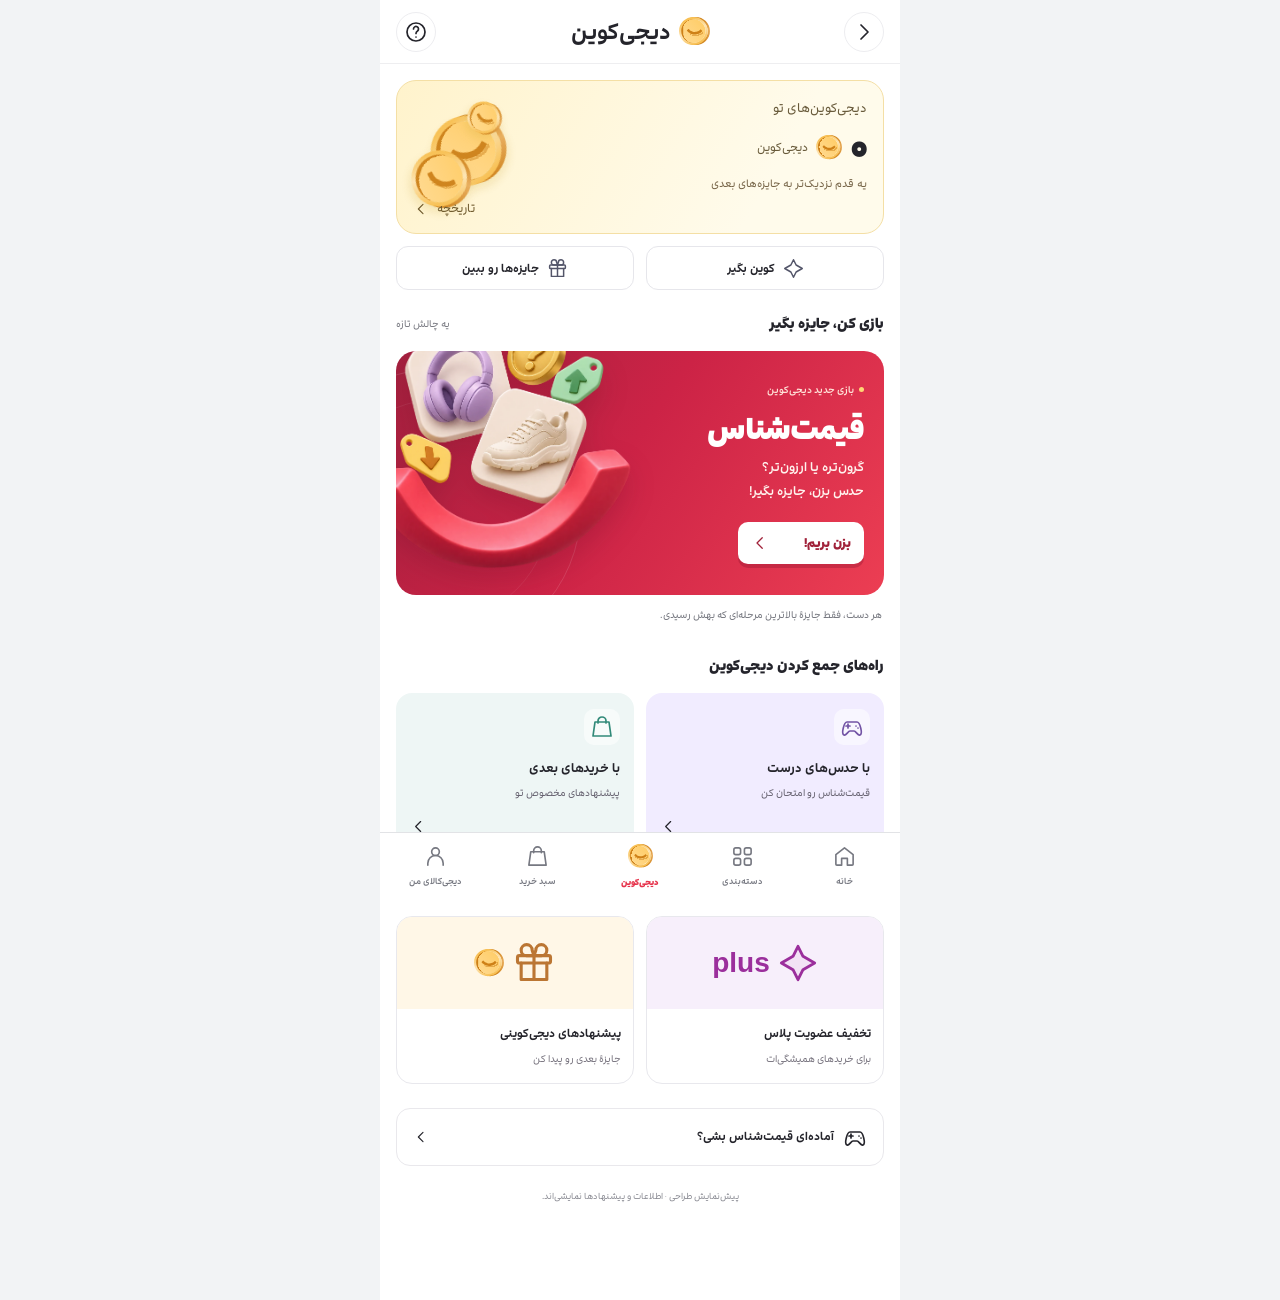
==== digicoin/index.html @ 83e4d437 "Add files via upload" ====
<!doctype html>
<html lang="fa" dir="rtl">
<head>
  <meta charset="utf-8">
  <meta name="viewport" content="width=device-width, initial-scale=1, viewport-fit=cover">
  <meta name="theme-color" content="#ffffff">
  <meta name="robots" content="noindex">
  <meta name="description" content="پیش‌نمایش هاب دیجی‌کوین و مسیر ورود به بازی قیمت‌شناس">
  <title>دیجی‌کوین | پیش‌نمایش ورود به قیمت‌شناس</title>
  <link rel="icon" href="../assets/digicoin.svg">
  <link rel="preload" href="../fonts/digikala-wght.woff2" as="font" type="font/woff2" crossorigin>
  <link rel="stylesheet" href="../styles/fonts.css">
  <link rel="stylesheet" href="../styles/digicoin-mock.css?v=hub1">
</head>
<body data-mock-page="coins">
  <div id="mock-app"></div>
  <script type="module" src="../src/digicoin-mock.js?v=hub1"></script>
</body>
</html>
---- styles/fonts.css ----
/* Digikala (supplied variable font, weight 100–900), self-hosted: woff2 for the web, woff / ttf as fallbacks of the same
   family (redesign §2). font-display: swap plus the loader in main.js: no frame ever shows another font. */
@font-face {
  font-family: Digikala;
  font-style: normal;
  font-weight: 100 900;
  font-display: swap;
  src: url(../fonts/digikala-wght.woff2) format('woff2'), url(../fonts/digikala-wght.woff) format('woff'), url(../fonts/digikala-wght.ttf) format('truetype');
}
---- styles/digicoin-mock.css ----
:root{font-family:Digikala,sans-serif;color:#24242b;background:#f2f3f5;font-synthesis:none;--red:#ef4056;--ink:#24242b;--muted:#62666d;--line:#eeeef0}
*{box-sizing:border-box}body{margin:0}button,a{-webkit-tap-highlight-color:transparent}button,input{font:inherit}button{cursor:pointer}a{color:inherit;text-decoration:none}button{color:inherit}button:disabled{cursor:default}button:focus-visible,a:focus-visible{outline:3px solid #1b8295;outline-offset:4px}img{max-width:100%;display:block}.m-icon{width:24px;height:24px;flex:0 0 auto}.m-coin{width:26px;height:26px;object-fit:contain;flex:0 0 auto}
.m-shell{max-width:520px;min-height:100dvh;margin:auto;background:#fff;isolation:isolate}.m-header{height:72px;display:flex;align-items:center;justify-content:space-between;padding:env(safe-area-inset-top,0) 16px 0;background:#fff;border-bottom:1px solid var(--line);position:sticky;top:0;z-index:5}.m-icon-button{width:40px;height:40px;padding:0;border:1px solid #ededf0;border-radius:50%;background:#fff;display:grid;place-items:center;flex:none}.m-wordmark{width:112px;height:auto}.m-coin-brand{display:flex;align-items:center;gap:8px;font-size:23px;font-weight:850}.m-coin-brand .m-coin{width:31px;height:31px}.m-main{padding:20px 16px calc(96px + env(safe-area-inset-bottom,0px))}.m-wallet{position:relative;overflow:hidden;min-height:180px;padding:20px;border:1px solid #f4dfa5;border-radius:20px;background:linear-gradient(120deg,#fff3cc,#fffbeb 75%)}.m-wallet p{font-size:13px;margin:0 0 5px;color:#685a3a}.m-wallet-number{display:flex;gap:8px;align-items:center}.m-wallet-number strong{font-size:40px;font-weight:900;line-height:1.4;letter-spacing:-1px}.m-wallet-number span{font-size:12px;color:#685a3a}.m-wallet-caption{font-size:11px;display:block;margin-top:5px;color:#766447}.m-wallet-art{position:absolute;left:14px;top:20px;width:100px;height:95px;opacity:.96}.m-wallet-art img{position:absolute;width:60px;height:60px;filter:drop-shadow(0 5px 5px #c0951630)}.m-wallet-art img:nth-child(1){left:20px;top:12px;width:76px;height:76px;transform:rotate(-18deg)}.m-wallet-art img:nth-child(2){left:0;top:49px;transform:rotate(18deg)}.m-wallet-art img:nth-child(3){left:56px;top:0;width:35px;height:35px;transform:rotate(22deg)}.m-wallet-history{display:flex;align-items:center;gap:8px;font-size:12px;border:0;background:none;padding:8px 0 0;color:#705b2e;margin-top:8px}.m-wallet-history .m-icon{width:16px;height:16px}.m-quick-actions{display:grid;grid-template-columns:1fr 1fr;padding:18px 0 24px;gap:12px}.m-quick-actions a{display:flex;align-items:center;justify-content:center;gap:8px;min-height:44px;border:1px solid #e6e6eb;border-radius:12px;font-size:12px;font-weight:700}.m-quick-actions .m-icon{width:21px;height:21px;color:#535569}
.m-section-head{display:flex;align-items:center;justify-content:space-between;gap:8px;margin-bottom:14px}.m-section-head h1,.m-section-head h2{font-size:15px;font-weight:850;margin:0;line-height:1.8}.m-mini-label{font-size:10px;color:#76777f;white-space:nowrap}.m-game-banner{position:relative;display:block;border-radius:20px;overflow:hidden;min-height:244px;background:linear-gradient(125deg,#a3203e 0,#cc2346 46%,#ec3e53 100%);color:#fff}.m-banner-copy{position:relative;z-index:2;padding:22px 20px;max-width:63%}.m-eyebrow{display:inline-flex;align-items:center;gap:5px;font-size:10px;font-weight:600;color:#ffe3d8}.m-eyebrow>span{width:5px;height:5px;background:#ffd675;border-radius:50%}.m-banner-copy h2{font-size:31px;font-weight:950;line-height:1.6;letter-spacing:-.8px;margin:4px 0 0}.m-banner-copy p{font-size:13px;line-height:1.9;font-weight:600;margin:0 0 18px;color:#fff3ee}.m-banner-cta{display:inline-flex;align-items:center;justify-content:space-between;min-width:126px;gap:18px;border-radius:10px;padding:10px 13px;background:#fff;color:#a02139;font-size:13px;font-weight:850;box-shadow:0 4px 0 #8e142d55}.m-banner-cta .m-icon{width:18px;height:18px}.m-banner-art{position:absolute;width:57%;height:auto;max-width:none;left:-7%;bottom:18px;z-index:1;filter:drop-shadow(0 14px 13px #5b0b2230);transition:transform .25s ease}.m-banner-orbit{position:absolute;width:285px;height:285px;left:-100px;top:17px;border:1px solid #ffffff20;border-radius:50%;pointer-events:none}.m-banner-orbit:before{content:"";position:absolute;inset:30px;border:1px solid #ffffff12;border-radius:50%}.m-game-banner:hover .m-banner-art{transform:translateY(-4px) rotate(-2deg)}.m-game-banner:active .m-banner-cta{transform:translateY(2px);box-shadow:0 2px 0 #8e142d55}.m-banner-foot{font-size:10px;color:#73757d;line-height:1.9;margin:10px 2px 0}.m-section{margin-top:28px;scroll-margin-top:88px}.m-earn-grid,.m-offer-grid{display:grid;grid-template-columns:1fr 1fr;gap:12px}.m-earn-card{position:relative;display:flex;flex-direction:column;align-items:flex-start;min-height:154px;border-radius:16px;border:0;text-align:right;padding:16px 14px 36px}.m-earn-game{background:#f1ecff}.m-earn-shop{background:#eef6f5}.m-tile-icon{width:36px;height:36px;display:grid;place-items:center;border-radius:10px;background:#ffffff8c;margin-bottom:12px}.m-earn-game .m-tile-icon{color:#7253a5}.m-earn-shop .m-tile-icon{color:#328a79}.m-earn-card strong{font-size:13px;line-height:1.8}.m-earn-card>span:not(.m-tile-icon){font-size:10px;color:#65616f;line-height:1.9;margin-top:3px}.m-card-arrow{position:absolute;bottom:12px;left:14px;width:17px;height:17px}.m-offer-card{border:1px solid #e8e8ed;border-radius:16px;background:#fff;padding:0 0 15px;overflow:hidden;text-align:right;display:flex;flex-direction:column;align-items:stretch;min-width:0}.m-offer-art{height:92px;display:flex;align-items:center;justify-content:center;gap:8px;margin:0 0 14px}.m-offer-plus{background:#f7effb;color:#9b2f9c}.m-offer-plus .m-icon{width:40px;height:40px;fill:#a943ac12}.m-offer-plus>span{font-family:Arial,sans-serif;font-size:28px;font-weight:750}.m-offer-gift{background:#fff7e7;color:#bb7633}.m-offer-gift>.m-icon{width:44px;height:44px}.m-offer-gift>.m-coin{width:30px;height:30px}.m-offer-card>strong{font-size:12px;padding:0 12px;line-height:1.9}.m-offer-card>span{font-size:10px;color:#77737e;padding:0 12px;margin-top:4px;line-height:1.8}.m-game-shortcut{display:flex;align-items:center;justify-content:space-between;gap:10px;padding:16px;border:1px solid #e9e8ec;border-radius:14px;margin-top:24px;font-size:12px;font-weight:700}.m-game-shortcut>span{display:flex;align-items:center;gap:9px}.m-game-shortcut>.m-icon{width:16px;height:16px}.m-demo-note{color:#8a8b93;font-size:9px;line-height:1.8;text-align:center;margin:22px 0 0}.m-nav{position:fixed;z-index:6;bottom:0;left:50%;transform:translateX(-50%);width:min(100%,520px);display:grid;grid-template-columns:repeat(5,1fr);background:#fff;border-top:1px solid #e2e3e6;padding:9px 4px max(9px,env(safe-area-inset-bottom,0px));min-height:68px}.m-nav a,.m-nav button{display:flex;align-items:center;justify-content:center;flex-direction:column;gap:5px;border:0;background:none;padding:0;color:#767881;font-size:9px;font-weight:600;min-height:44px}.m-nav [aria-current]{color:#e6334b;font-weight:850}.m-nav .m-coin{width:25px;height:25px}.m-nav .m-icon{width:23px;height:23px}
.m-store-main{padding-top:16px}.m-search{height:46px;width:100%;display:flex;align-items:center;gap:10px;padding:0 14px;border:0;border-radius:10px;background:#f3f3f5;text-align:right;color:#878790;font-size:12px}.m-search strong{color:#ef4056;font-weight:850}.m-search .m-icon{width:21px;height:21px}.m-services{display:grid;grid-template-columns:repeat(4,1fr);gap:12px;padding:24px 0;scroll-margin-top:80px}.m-service{display:flex;align-items:center;gap:8px;flex-direction:column;border:0;background:none;padding:0}.m-service>span{width:51px;height:51px;border-radius:17px;display:grid;place-items:center}.m-service .m-coin{width:43px;height:43px}.m-service-coin>span{background:#fff5d7}.m-service-plus{background:#f6e9f6;color:#aa3ca7}.m-service-gold{background:#fff4df;color:#bf8028}.m-service-shop{background:#e7f6ed;color:#2b9972}.m-service strong{font-size:10px;font-weight:650}.m-service .m-icon{width:29px;height:29px}.m-discovery-banner{display:flex;position:relative;background:linear-gradient(115deg,#f9e6a7,#fff4d5 60%,#fff9e8);border-radius:18px;overflow:hidden;padding:22px 20px;min-height:220px;border:1px solid #f7e9c6}.m-discovery-banner>div:first-child{z-index:2;position:relative;width:75%}.m-discovery-kicker{font-size:10px;font-weight:700;color:#9b7627}.m-discovery-banner h1{font-size:24px;line-height:1.65;font-weight:900;letter-spacing:-.5px;color:#553f22;margin:5px 0 7px}.m-discovery-banner p{font-size:11px;color:#796244;margin:0 0 17px}.m-discovery-cta{display:inline-flex;align-items:center;gap:20px;font-size:12px;font-weight:850;color:#563d1c}.m-discovery-cta .m-icon{width:17px;height:17px}.m-discovery-art{position:absolute;left:-10px;top:45px;width:132px;height:160px;transform:rotate(-10deg)}.m-discovery-art .m-coin{position:absolute;width:84px;height:84px;top:0;left:22px;filter:drop-shadow(0 8px 7px #bc8e3530)}.m-discovery-art .m-coin:nth-child(2){width:55px;height:55px;top:60px;left:0;transform:rotate(28deg)}.m-discovery-art>.m-icon{position:absolute;width:60px;height:60px;top:83px;left:55px;fill:#fff9eb;color:#db8c34;stroke-width:1.4}.m-store-benefits{display:flex;justify-content:space-around;gap:12px;padding:22px 0;border-bottom:1px solid var(--line)}.m-store-benefits>div{display:flex;align-items:center;gap:6px;color:#737580;font-size:9px}.m-store-benefits .m-icon{width:19px;height:19px}.m-products{display:grid;grid-template-columns:1fr 1fr;gap:12px}.m-products>p{font-size:12px;color:#777}.m-product{min-width:0;border:1px solid #e9e9ee;border-radius:14px;background:#fff;padding:12px;text-align:right;display:flex;flex-direction:column}.m-product-image{height:138px;display:grid;place-items:center;overflow:hidden;border-radius:10px}.m-product img{height:100%;width:100%;object-fit:contain;border-radius:9px}.m-product h3{font-size:11px;line-height:1.9;font-weight:600;display:-webkit-box;-webkit-line-clamp:2;-webkit-box-orient:vertical;overflow:hidden;height:42px;margin:12px 0}.m-product-price{display:flex;justify-content:flex-end;align-items:center;gap:5px;font-size:12px;margin-top:auto}.m-product-price span{font-size:9px}.m-products-fallback{grid-column:1/-1;padding:24px;background:#fff5db;border-radius:12px;font-size:13px}.m-store-entry{margin-top:24px;border:1px solid #eadfba;border-radius:14px;display:flex;align-items:center;gap:12px;padding:16px}.m-store-entry>.m-coin{width:32px;height:32px}.m-store-entry>div{display:flex;flex:1;flex-direction:column;gap:4px}.m-store-entry strong{font-size:13px}.m-store-entry span{font-size:10px;color:#8c806c}.m-store-entry>.m-icon{width:18px;height:18px}
.m-dialog{border:0;border-radius:22px;padding:32px 24px 24px;width:calc(100% - 32px);max-width:400px;color:var(--ink);box-shadow:0 24px 80px #20202c33;text-align:center;overflow:visible}.m-dialog::backdrop{background:#20202c66;backdrop-filter:blur(3px)}.m-dialog-close{position:absolute;right:12px;top:12px;width:34px;height:34px}.m-dialog-close .m-icon{width:18px;height:18px}.m-dialog-symbol{display:grid;place-items:center;margin:16px auto;width:64px;height:64px;background:#fff6d9;border-radius:50%}.m-dialog-symbol .m-coin{width:40px;height:40px}.m-dialog h2{font-size:20px;font-weight:850;margin:0 0 12px}.m-dialog p{font-size:13px;color:#646670;line-height:2;margin:0 0 24px}.m-dialog-cta{display:flex;align-items:center;justify-content:center;gap:20px;min-height:48px;border-radius:12px;background:var(--red);color:white;font-size:14px;font-weight:800}.m-dialog-cta .m-icon{width:19px;height:19px}.m-dialog[open]{animation:m-reveal .18s ease-out}@keyframes m-reveal{from{transform:translateY(10px);opacity:0}to{transform:translateY(0);opacity:1}}
@media(max-width:370px){.m-main{padding-left:16px;padding-right:16px}.m-wallet-art{width:84px;left:7px;transform:scale(.85);transform-origin:left center}.m-wallet-number strong{font-size:35px}.m-wallet-number span{font-size:10px}.m-banner-copy{padding:20px 16px;max-width:66%}.m-banner-copy h2{font-size:28px}.m-banner-copy p{font-size:12px}.m-game-banner{min-height:232px}.m-banner-art{width:55%;left:-8%;bottom:24px}.m-section-head h1,.m-section-head h2{font-size:14px}.m-discovery-banner{padding:20px 16px}.m-discovery-banner h1{font-size:22px}.m-discovery-art{left:-32px}.m-earn-card{padding-right:12px;padding-left:10px}.m-earn-card strong{font-size:12px}.m-offer-card>strong{font-size:11px}.m-product-price{font-size:11px}}
.m-wallet p{line-height:1.7}.m-wallet-number strong{line-height:1.15}.m-wallet-caption{line-height:1.6}.m-wallet-history{position:absolute;left:16px;bottom:14px;margin:0;padding:0}.m-wallet{min-height:154px;padding:16px}.m-quick-actions{padding:12px 0 20px}.m-header{height:64px}.m-main{padding-top:16px}
@media(max-width:370px){.m-game-banner{min-height:220px}.m-banner-copy{padding-top:16px;padding-bottom:16px}.m-banner-copy p{margin-bottom:14px}.m-wallet{min-height:148px}.m-wallet-caption{font-size:10px}.m-quick-actions{padding-bottom:16px}.m-banner-art{bottom:17px}}
@media(prefers-reduced-motion:reduce){*,*:before,*:after{animation:none!important;transition:none!important;scroll-behavior:auto!important}}
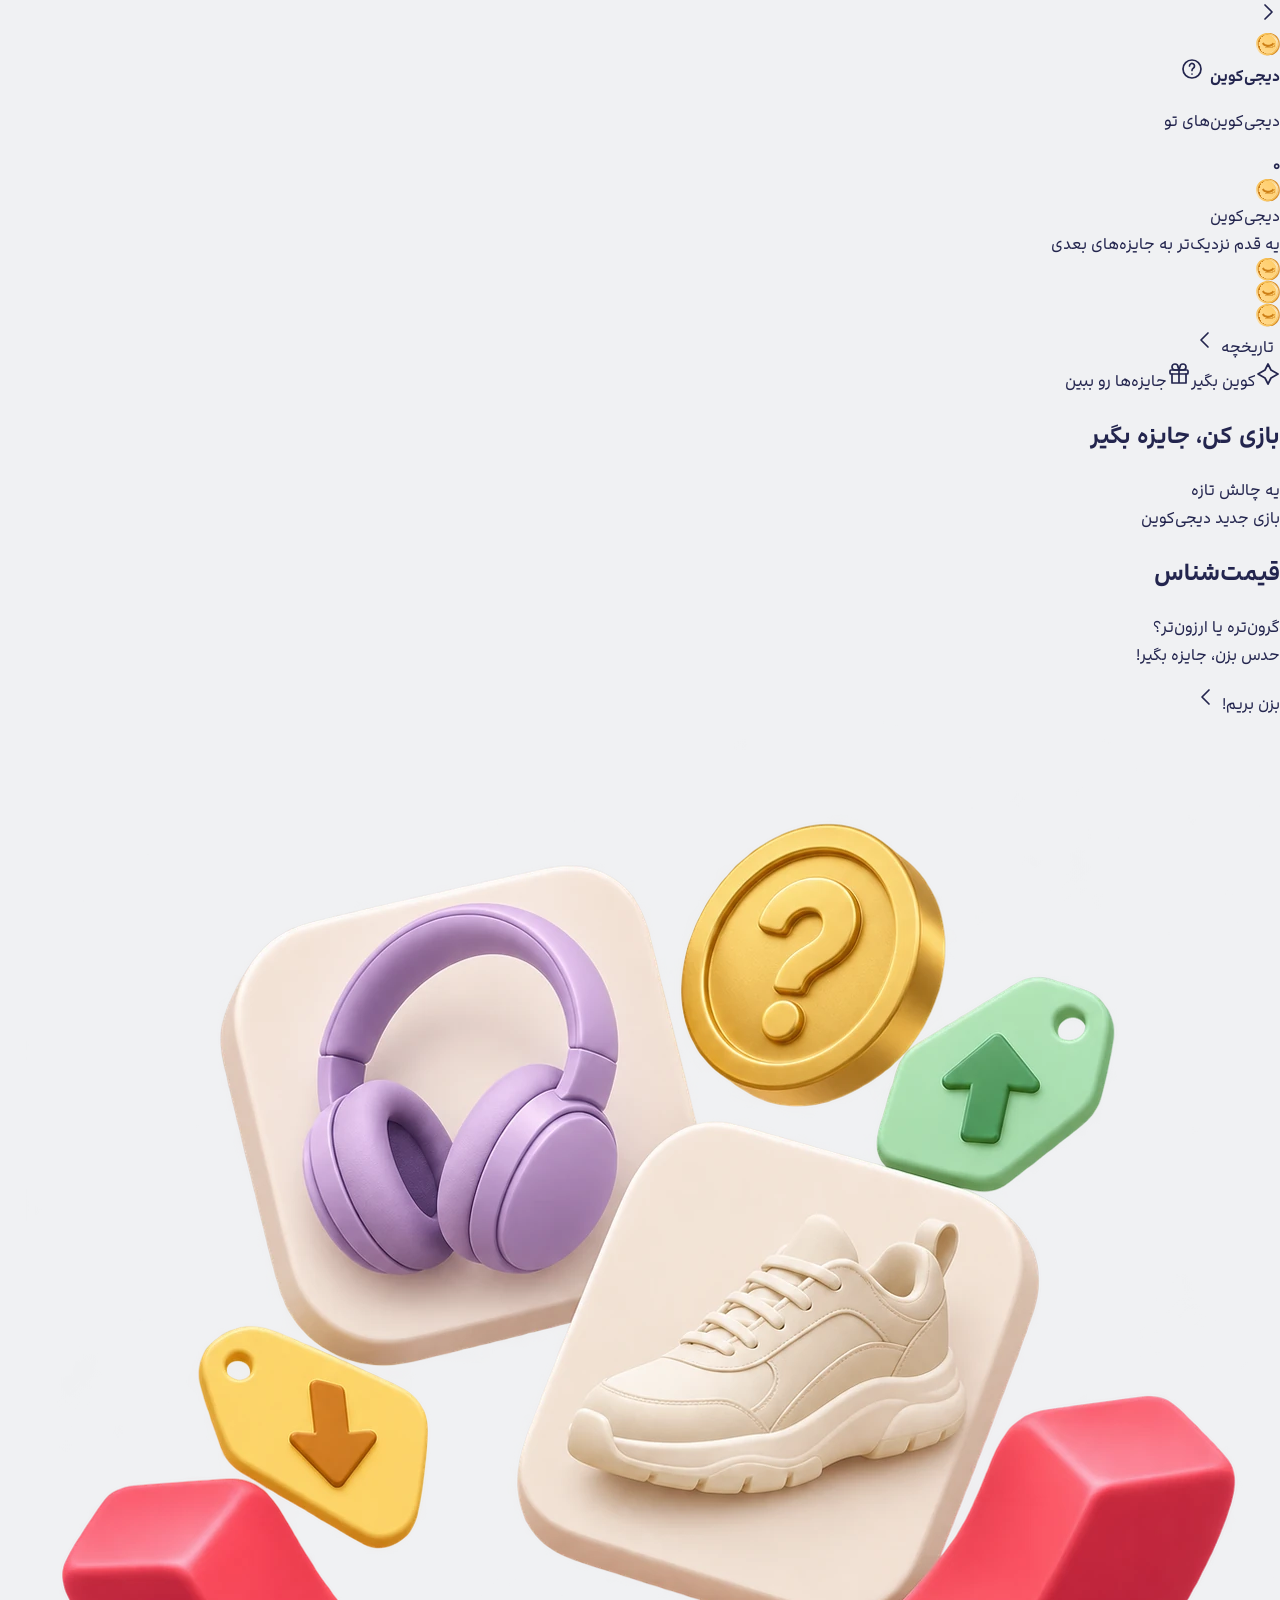
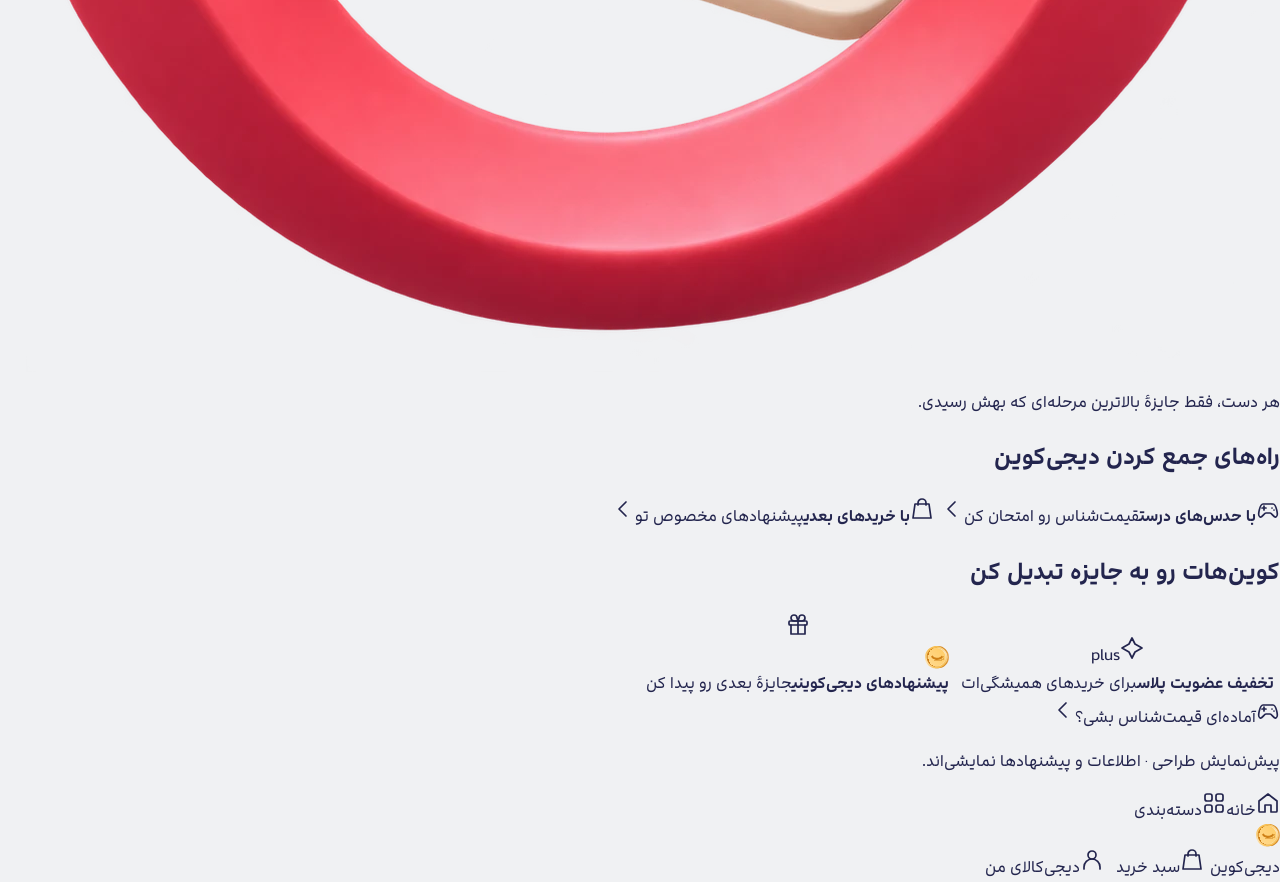
==== commit b411ece0: "Add files via upload" ====
--- a/digicoin/index.html
+++ b/digicoin/index.html
@@ -10,10 +10,10 @@
   <link rel="icon" href="../assets/digicoin.svg">
   <link rel="preload" href="../fonts/digikala-wght.woff2" as="font" type="font/woff2" crossorigin>
   <link rel="stylesheet" href="../styles/fonts.css">
-  <link rel="stylesheet" href="../styles/digicoin-mock.css?v=hub1">
+  <link rel="stylesheet" href="../styles/digicoin-mock.css?v=reference1">
 </head>
 <body data-mock-page="coins">
   <div id="mock-app"></div>
-  <script type="module" src="../src/digicoin-mock.js?v=hub1"></script>
+  <script type="module" src="../src/digicoin-mock.js?v=reference1"></script>
 </body>
 </html>
--- a/styles/digicoin-mock.css
+++ b/styles/digicoin-mock.css
@@ -1,10 +1,7 @@
-:root{font-family:Digikala,sans-serif;color:#24242b;background:#f2f3f5;font-synthesis:none;--red:#ef4056;--ink:#24242b;--muted:#62666d;--line:#eeeef0}
-*{box-sizing:border-box}body{margin:0}button,a{-webkit-tap-highlight-color:transparent}button,input{font:inherit}button{cursor:pointer}a{color:inherit;text-decoration:none}button{color:inherit}button:disabled{cursor:default}button:focus-visible,a:focus-visible{outline:3px solid #1b8295;outline-offset:4px}img{max-width:100%;display:block}.m-icon{width:24px;height:24px;flex:0 0 auto}.m-coin{width:26px;height:26px;object-fit:contain;flex:0 0 auto}
-.m-shell{max-width:520px;min-height:100dvh;margin:auto;background:#fff;isolation:isolate}.m-header{height:72px;display:flex;align-items:center;justify-content:space-between;padding:env(safe-area-inset-top,0) 16px 0;background:#fff;border-bottom:1px solid var(--line);position:sticky;top:0;z-index:5}.m-icon-button{width:40px;height:40px;padding:0;border:1px solid #ededf0;border-radius:50%;background:#fff;display:grid;place-items:center;flex:none}.m-wordmark{width:112px;height:auto}.m-coin-brand{display:flex;align-items:center;gap:8px;font-size:23px;font-weight:850}.m-coin-brand .m-coin{width:31px;height:31px}.m-main{padding:20px 16px calc(96px + env(safe-area-inset-bottom,0px))}.m-wallet{position:relative;overflow:hidden;min-height:180px;padding:20px;border:1px solid #f4dfa5;border-radius:20px;background:linear-gradient(120deg,#fff3cc,#fffbeb 75%)}.m-wallet p{font-size:13px;margin:0 0 5px;color:#685a3a}.m-wallet-number{display:flex;gap:8px;align-items:center}.m-wallet-number strong{font-size:40px;font-weight:900;line-height:1.4;letter-spacing:-1px}.m-wallet-number span{font-size:12px;color:#685a3a}.m-wallet-caption{font-size:11px;display:block;margin-top:5px;color:#766447}.m-wallet-art{position:absolute;left:14px;top:20px;width:100px;height:95px;opacity:.96}.m-wallet-art img{position:absolute;width:60px;height:60px;filter:drop-shadow(0 5px 5px #c0951630)}.m-wallet-art img:nth-child(1){left:20px;top:12px;width:76px;height:76px;transform:rotate(-18deg)}.m-wallet-art img:nth-child(2){left:0;top:49px;transform:rotate(18deg)}.m-wallet-art img:nth-child(3){left:56px;top:0;width:35px;height:35px;transform:rotate(22deg)}.m-wallet-history{display:flex;align-items:center;gap:8px;font-size:12px;border:0;background:none;padding:8px 0 0;color:#705b2e;margin-top:8px}.m-wallet-history .m-icon{width:16px;height:16px}.m-quick-actions{display:grid;grid-template-columns:1fr 1fr;padding:18px 0 24px;gap:12px}.m-quick-actions a{display:flex;align-items:center;justify-content:center;gap:8px;min-height:44px;border:1px solid #e6e6eb;border-radius:12px;font-size:12px;font-weight:700}.m-quick-actions .m-icon{width:21px;height:21px;color:#535569}
-.m-section-head{display:flex;align-items:center;justify-content:space-between;gap:8px;margin-bottom:14px}.m-section-head h1,.m-section-head h2{font-size:15px;font-weight:850;margin:0;line-height:1.8}.m-mini-label{font-size:10px;color:#76777f;white-space:nowrap}.m-game-banner{position:relative;display:block;border-radius:20px;overflow:hidden;min-height:244px;background:linear-gradient(125deg,#a3203e 0,#cc2346 46%,#ec3e53 100%);color:#fff}.m-banner-copy{position:relative;z-index:2;padding:22px 20px;max-width:63%}.m-eyebrow{display:inline-flex;align-items:center;gap:5px;font-size:10px;font-weight:600;color:#ffe3d8}.m-eyebrow>span{width:5px;height:5px;background:#ffd675;border-radius:50%}.m-banner-copy h2{font-size:31px;font-weight:950;line-height:1.6;letter-spacing:-.8px;margin:4px 0 0}.m-banner-copy p{font-size:13px;line-height:1.9;font-weight:600;margin:0 0 18px;color:#fff3ee}.m-banner-cta{display:inline-flex;align-items:center;justify-content:space-between;min-width:126px;gap:18px;border-radius:10px;padding:10px 13px;background:#fff;color:#a02139;font-size:13px;font-weight:850;box-shadow:0 4px 0 #8e142d55}.m-banner-cta .m-icon{width:18px;height:18px}.m-banner-art{position:absolute;width:57%;height:auto;max-width:none;left:-7%;bottom:18px;z-index:1;filter:drop-shadow(0 14px 13px #5b0b2230);transition:transform .25s ease}.m-banner-orbit{position:absolute;width:285px;height:285px;left:-100px;top:17px;border:1px solid #ffffff20;border-radius:50%;pointer-events:none}.m-banner-orbit:before{content:"";position:absolute;inset:30px;border:1px solid #ffffff12;border-radius:50%}.m-game-banner:hover .m-banner-art{transform:translateY(-4px) rotate(-2deg)}.m-game-banner:active .m-banner-cta{transform:translateY(2px);box-shadow:0 2px 0 #8e142d55}.m-banner-foot{font-size:10px;color:#73757d;line-height:1.9;margin:10px 2px 0}.m-section{margin-top:28px;scroll-margin-top:88px}.m-earn-grid,.m-offer-grid{display:grid;grid-template-columns:1fr 1fr;gap:12px}.m-earn-card{position:relative;display:flex;flex-direction:column;align-items:flex-start;min-height:154px;border-radius:16px;border:0;text-align:right;padding:16px 14px 36px}.m-earn-game{background:#f1ecff}.m-earn-shop{background:#eef6f5}.m-tile-icon{width:36px;height:36px;display:grid;place-items:center;border-radius:10px;background:#ffffff8c;margin-bottom:12px}.m-earn-game .m-tile-icon{color:#7253a5}.m-earn-shop .m-tile-icon{color:#328a79}.m-earn-card strong{font-size:13px;line-height:1.8}.m-earn-card>span:not(.m-tile-icon){font-size:10px;color:#65616f;line-height:1.9;margin-top:3px}.m-card-arrow{position:absolute;bottom:12px;left:14px;width:17px;height:17px}.m-offer-card{border:1px solid #e8e8ed;border-radius:16px;background:#fff;padding:0 0 15px;overflow:hidden;text-align:right;display:flex;flex-direction:column;align-items:stretch;min-width:0}.m-offer-art{height:92px;display:flex;align-items:center;justify-content:center;gap:8px;margin:0 0 14px}.m-offer-plus{background:#f7effb;color:#9b2f9c}.m-offer-plus .m-icon{width:40px;height:40px;fill:#a943ac12}.m-offer-plus>span{font-family:Arial,sans-serif;font-size:28px;font-weight:750}.m-offer-gift{background:#fff7e7;color:#bb7633}.m-offer-gift>.m-icon{width:44px;height:44px}.m-offer-gift>.m-coin{width:30px;height:30px}.m-offer-card>strong{font-size:12px;padding:0 12px;line-height:1.9}.m-offer-card>span{font-size:10px;color:#77737e;padding:0 12px;margin-top:4px;line-height:1.8}.m-game-shortcut{display:flex;align-items:center;justify-content:space-between;gap:10px;padding:16px;border:1px solid #e9e8ec;border-radius:14px;margin-top:24px;font-size:12px;font-weight:700}.m-game-shortcut>span{display:flex;align-items:center;gap:9px}.m-game-shortcut>.m-icon{width:16px;height:16px}.m-demo-note{color:#8a8b93;font-size:9px;line-height:1.8;text-align:center;margin:22px 0 0}.m-nav{position:fixed;z-index:6;bottom:0;left:50%;transform:translateX(-50%);width:min(100%,520px);display:grid;grid-template-columns:repeat(5,1fr);background:#fff;border-top:1px solid #e2e3e6;padding:9px 4px max(9px,env(safe-area-inset-bottom,0px));min-height:68px}.m-nav a,.m-nav button{display:flex;align-items:center;justify-content:center;flex-direction:column;gap:5px;border:0;background:none;padding:0;color:#767881;font-size:9px;font-weight:600;min-height:44px}.m-nav [aria-current]{color:#e6334b;font-weight:850}.m-nav .m-coin{width:25px;height:25px}.m-nav .m-icon{width:23px;height:23px}
-.m-store-main{padding-top:16px}.m-search{height:46px;width:100%;display:flex;align-items:center;gap:10px;padding:0 14px;border:0;border-radius:10px;background:#f3f3f5;text-align:right;color:#878790;font-size:12px}.m-search strong{color:#ef4056;font-weight:850}.m-search .m-icon{width:21px;height:21px}.m-services{display:grid;grid-template-columns:repeat(4,1fr);gap:12px;padding:24px 0;scroll-margin-top:80px}.m-service{display:flex;align-items:center;gap:8px;flex-direction:column;border:0;background:none;padding:0}.m-service>span{width:51px;height:51px;border-radius:17px;display:grid;place-items:center}.m-service .m-coin{width:43px;height:43px}.m-service-coin>span{background:#fff5d7}.m-service-plus{background:#f6e9f6;color:#aa3ca7}.m-service-gold{background:#fff4df;color:#bf8028}.m-service-shop{background:#e7f6ed;color:#2b9972}.m-service strong{font-size:10px;font-weight:650}.m-service .m-icon{width:29px;height:29px}.m-discovery-banner{display:flex;position:relative;background:linear-gradient(115deg,#f9e6a7,#fff4d5 60%,#fff9e8);border-radius:18px;overflow:hidden;padding:22px 20px;min-height:220px;border:1px solid #f7e9c6}.m-discovery-banner>div:first-child{z-index:2;position:relative;width:75%}.m-discovery-kicker{font-size:10px;font-weight:700;color:#9b7627}.m-discovery-banner h1{font-size:24px;line-height:1.65;font-weight:900;letter-spacing:-.5px;color:#553f22;margin:5px 0 7px}.m-discovery-banner p{font-size:11px;color:#796244;margin:0 0 17px}.m-discovery-cta{display:inline-flex;align-items:center;gap:20px;font-size:12px;font-weight:850;color:#563d1c}.m-discovery-cta .m-icon{width:17px;height:17px}.m-discovery-art{position:absolute;left:-10px;top:45px;width:132px;height:160px;transform:rotate(-10deg)}.m-discovery-art .m-coin{position:absolute;width:84px;height:84px;top:0;left:22px;filter:drop-shadow(0 8px 7px #bc8e3530)}.m-discovery-art .m-coin:nth-child(2){width:55px;height:55px;top:60px;left:0;transform:rotate(28deg)}.m-discovery-art>.m-icon{position:absolute;width:60px;height:60px;top:83px;left:55px;fill:#fff9eb;color:#db8c34;stroke-width:1.4}.m-store-benefits{display:flex;justify-content:space-around;gap:12px;padding:22px 0;border-bottom:1px solid var(--line)}.m-store-benefits>div{display:flex;align-items:center;gap:6px;color:#737580;font-size:9px}.m-store-benefits .m-icon{width:19px;height:19px}.m-products{display:grid;grid-template-columns:1fr 1fr;gap:12px}.m-products>p{font-size:12px;color:#777}.m-product{min-width:0;border:1px solid #e9e9ee;border-radius:14px;background:#fff;padding:12px;text-align:right;display:flex;flex-direction:column}.m-product-image{height:138px;display:grid;place-items:center;overflow:hidden;border-radius:10px}.m-product img{height:100%;width:100%;object-fit:contain;border-radius:9px}.m-product h3{font-size:11px;line-height:1.9;font-weight:600;display:-webkit-box;-webkit-line-clamp:2;-webkit-box-orient:vertical;overflow:hidden;height:42px;margin:12px 0}.m-product-price{display:flex;justify-content:flex-end;align-items:center;gap:5px;font-size:12px;margin-top:auto}.m-product-price span{font-size:9px}.m-products-fallback{grid-column:1/-1;padding:24px;background:#fff5db;border-radius:12px;font-size:13px}.m-store-entry{margin-top:24px;border:1px solid #eadfba;border-radius:14px;display:flex;align-items:center;gap:12px;padding:16px}.m-store-entry>.m-coin{width:32px;height:32px}.m-store-entry>div{display:flex;flex:1;flex-direction:column;gap:4px}.m-store-entry strong{font-size:13px}.m-store-entry span{font-size:10px;color:#8c806c}.m-store-entry>.m-icon{width:18px;height:18px}
-.m-dialog{border:0;border-radius:22px;padding:32px 24px 24px;width:calc(100% - 32px);max-width:400px;color:var(--ink);box-shadow:0 24px 80px #20202c33;text-align:center;overflow:visible}.m-dialog::backdrop{background:#20202c66;backdrop-filter:blur(3px)}.m-dialog-close{position:absolute;right:12px;top:12px;width:34px;height:34px}.m-dialog-close .m-icon{width:18px;height:18px}.m-dialog-symbol{display:grid;place-items:center;margin:16px auto;width:64px;height:64px;background:#fff6d9;border-radius:50%}.m-dialog-symbol .m-coin{width:40px;height:40px}.m-dialog h2{font-size:20px;font-weight:850;margin:0 0 12px}.m-dialog p{font-size:13px;color:#646670;line-height:2;margin:0 0 24px}.m-dialog-cta{display:flex;align-items:center;justify-content:center;gap:20px;min-height:48px;border-radius:12px;background:var(--red);color:white;font-size:14px;font-weight:800}.m-dialog-cta .m-icon{width:19px;height:19px}.m-dialog[open]{animation:m-reveal .18s ease-out}@keyframes m-reveal{from{transform:translateY(10px);opacity:0}to{transform:translateY(0);opacity:1}}
-@media(max-width:370px){.m-main{padding-left:16px;padding-right:16px}.m-wallet-art{width:84px;left:7px;transform:scale(.85);transform-origin:left center}.m-wallet-number strong{font-size:35px}.m-wallet-number span{font-size:10px}.m-banner-copy{padding:20px 16px;max-width:66%}.m-banner-copy h2{font-size:28px}.m-banner-copy p{font-size:12px}.m-game-banner{min-height:232px}.m-banner-art{width:55%;left:-8%;bottom:24px}.m-section-head h1,.m-section-head h2{font-size:14px}.m-discovery-banner{padding:20px 16px}.m-discovery-banner h1{font-size:22px}.m-discovery-art{left:-32px}.m-earn-card{padding-right:12px;padding-left:10px}.m-earn-card strong{font-size:12px}.m-offer-card>strong{font-size:11px}.m-product-price{font-size:11px}}
-.m-wallet p{line-height:1.7}.m-wallet-number strong{line-height:1.15}.m-wallet-caption{line-height:1.6}.m-wallet-history{position:absolute;left:16px;bottom:14px;margin:0;padding:0}.m-wallet{min-height:154px;padding:16px}.m-quick-actions{padding:12px 0 20px}.m-header{height:64px}.m-main{padding-top:16px}
-@media(max-width:370px){.m-game-banner{min-height:220px}.m-banner-copy{padding-top:16px;padding-bottom:16px}.m-banner-copy p{margin-bottom:14px}.m-wallet{min-height:148px}.m-wallet-caption{font-size:10px}.m-quick-actions{padding-bottom:16px}.m-banner-art{bottom:17px}}
+:root{font-family:Digikala,sans-serif;color:#23254e;background:#f0f1f3;font-synthesis:none;--red:#ef4056;--line:#efeff0;--neutral:#62666d}*{box-sizing:border-box}body{margin:0}button,a{-webkit-tap-highlight-color:transparent}button,input{font:inherit}a{color:inherit;text-decoration:none}button{color:inherit;cursor:pointer}button:focus-visible,a:focus-visible,summary:focus-visible{outline:3px solid #19bfd3;outline-offset:3px}button{border:0;background:none}img{display:block;max-width:100%}[hidden]{display:none!important}.m-icon{width:24px;height:24px;flex:none}.dc-shell{width:100%;max-width:520px;min-height:100dvh;margin:auto;background:#fff;padding-bottom:calc(78px + env(safe-area-inset-bottom,0px))}.dc-icon-button{padding:0;display:grid;place-items:center;width:40px;height:40px;flex:none}.dc-icon-button .m-icon{width:22px;height:22px}.dc-appbar{display:flex;align-items:center;justify-content:space-between;height:56px;background:#fff;padding:0 12px;border-bottom:1px solid var(--line);position:sticky;top:0;z-index:5;color:#23254e;font-size:15px;font-weight:750}.dc-appbar>a{color:#424750}.dc-hero{padding:18px 16px 16px;background:linear-gradient(94.07deg,#145544 0%,#202e7e 100%);color:white}.dc-brand{display:flex;align-items:center;gap:10px;margin-bottom:18px}.dc-brand h1{margin:0;font-size:21px;font-weight:800;line-height:1.7}.dc-coin{width:42px;height:42px;object-fit:contain;flex:none}.dc-flat-coin{width:20px;height:20px;object-fit:contain;flex:none}.dc-balance{display:flex;align-items:center;justify-content:space-between;gap:12px;min-height:64px;padding:12px 17px;background:white;color:#25262c;border-radius:40px;border:3px solid #ffffff35;background-clip:padding-box}.dc-balance>strong{font-size:13px;white-space:nowrap}.dc-balance>div{display:flex;align-items:center;gap:5px;flex-wrap:wrap;justify-content:flex-start}.dc-balance-value{font-size:22px;font-weight:800}.dc-equivalent{font-size:10px;color:#62666d;white-space:nowrap}.dc-tabs{display:grid;grid-template-columns:1fr 1fr;gap:0;margin:18px -16px 12px}.dc-tabs button{color:#ffffffe3;display:flex;align-items:center;justify-content:center;gap:6px;font-size:12px;font-weight:750;min-height:56px;padding:10px 6px;border-bottom:3px solid transparent}.dc-tabs button>img{width:28px;height:28px;object-fit:contain}.dc-tabs [aria-selected=true]{background:#00000038;border-color:#ff9b3d;color:white}.dc-daily{display:block;width:100%;text-align:right;border-radius:12px;padding:12px;background:#ffffff0b;color:white;border:1px solid #ffffff24}.dc-daily-top{display:flex;align-items:center;gap:8px}.dc-daily-art{width:34px;height:34px;object-fit:contain}.dc-daily-top>strong{font-size:13px}.dc-day-pill{font-size:10px;font-weight:500;border-radius:20px;background:#ff8c21;color:#fff;padding:2px 7px}.dc-daily-top>.m-icon{width:16px;height:16px;margin-right:auto}.dc-daily-status{display:flex;justify-content:space-between;align-items:center;gap:12px;margin-top:8px;padding:9px 11px;border:1px solid #f4db8938;background:#eeb66235;border-radius:10px;font-size:10px;line-height:1.8;min-height:38px}.dc-daily-status>.m-icon{width:16px;height:16px}.dc-daily-status b{font-size:11px;letter-spacing:.3px}.dc-banner-slot{margin-top:14px}.dc-game-banner{position:relative;display:flex;align-items:center;min-height:106px;padding:13px 14px;color:#fff;background:linear-gradient(115deg,#a8203d,#ef4056);border-radius:12px;overflow:hidden;isolation:isolate}.dc-banner-copy{position:relative;z-index:2;padding-left:4px;max-width:62%}.dc-banner-copy>span{font-size:9px;color:#ffe5de}.dc-banner-copy h2{font-size:23px;line-height:1.6;font-weight:950;letter-spacing:-.5px;margin:0}.dc-banner-copy p{font-size:10px;line-height:1.8;margin:0;color:#fff4ec}.dc-banner-art{position:absolute;width:112px;height:112px;object-fit:contain;left:8px;bottom:0;z-index:0}.dc-banner-cta{display:inline-flex;align-items:center;gap:6px;background:#fff;color:#b52040;border-radius:7px;padding:7px 8px;font-size:10px;font-weight:800;margin-right:auto;margin-left:95px;position:relative;z-index:3;white-space:nowrap;transition:transform .15s ease}.dc-banner-cta>.m-icon{width:13px;height:13px}.dc-game-banner:active .dc-banner-cta{transform:translateX(-2px)}.dc-source-strip{width:100%;height:auto;margin-top:10px;max-height:42px;object-fit:contain}.dc-content{padding:22px 16px 0}.dc-section-title{font-size:16px;line-height:1.8;margin:0 0 14px;font-weight:800;color:#23252b}.dc-missions{padding:0;margin:0;list-style:none;overflow:hidden;border:2px solid #f0f0f1;border-bottom-width:4px;border-radius:12px}.dc-missions>li+li{border-top:1px solid #ececee}.dc-mission{display:block;padding:13px 11px;background:white;width:100%;text-align:right;color:#282831}.dc-mission-main{display:flex;align-items:center;gap:8px}.dc-mission-icon{width:36px;height:36px;object-fit:contain;flex:none;border-radius:7px}.dc-mission-main>strong{font-size:12px;font-weight:600;line-height:1.9;flex:1;min-width:0}.dc-reward{display:inline-flex;gap:3px;align-items:center;justify-content:center;flex:none;background:#fff6df;border-radius:20px;padding:4px 6px;font-size:11px;color:#39352c;min-width:43px;white-space:nowrap}.dc-reward .dc-flat-coin{width:16px;height:16px}.dc-mission-main>.m-icon{width:12px;height:12px;color:#62666d}.dc-mission-expiry{display:flex;align-items:center;justify-content:flex-start;gap:4px;padding-right:44px;margin-top:5px;color:#df475e;font-size:10px}.dc-mission-expiry>.m-icon{width:12px;height:12px}.dc-progress{display:block;height:14px;background:#f5eddf;margin:9px 0 0;border-radius:20px;text-align:center;font-size:10px;color:#464132;line-height:14px}.dc-mission-description{display:block;font-size:10px;color:#72757c;padding-right:44px;margin-top:5px;line-height:1.8}.dc-game-mission{background:#fffcf6}.dc-game-reward{background:#fff1d2;color:#715006;font-weight:700}.dc-faq{margin-top:26px}.dc-faq details{border:2px solid #f0f0f1;border-bottom-width:3px;border-radius:12px;margin:0 0 10px;background:#fff}.dc-faq summary{font-size:12px;font-weight:600;list-style:none;display:flex;align-items:center;justify-content:space-between;gap:14px;min-height:50px;padding:12px;cursor:pointer}.dc-faq summary::-webkit-details-marker{display:none}.dc-faq summary>.m-icon{transform:rotate(90deg);width:15px;height:15px;color:#8c8c94}.dc-faq details[open] summary>.m-icon{transform:rotate(-90deg)}.dc-faq p{font-size:11px;line-height:2;color:#666975;padding:0 12px 14px;margin:0}.dc-demo-note{font-size:9px;line-height:1.9;color:#8b8e96;text-align:center;padding:0 8px;margin:22px 0 12px}.dc-history-caption{font-size:11px;color:#81858b;line-height:1.9;margin:-5px 0 18px}.dc-empty{text-align:center;padding:32px 16px;border:1px solid #efeff2;border-radius:12px}.dc-empty>img{width:72px;height:72px;object-fit:contain;margin:0 auto 20px}.dc-empty h3{font-size:16px;margin:0 0 10px}.dc-empty p{font-size:12px;line-height:1.9;color:#757982;margin:0 0 24px}.dc-empty a{display:flex;align-items:center;justify-content:center;gap:16px;min-height:44px;background:var(--red);color:#fff;border-radius:9px;font-size:13px;font-weight:750}.dc-empty a>.m-icon{width:16px;height:16px}.dc-transactions{list-style:none;border:1px solid #eeeef0;border-radius:12px;padding:0;margin:0 0 16px}.dc-transactions li{display:flex;align-items:center;gap:10px;padding:16px 12px}.dc-transactions li+li{border-top:1px solid #efeff1}.dc-transactions li>div{display:flex;flex:1;flex-direction:column;gap:6px}.dc-transactions strong{font-size:12px}.dc-transactions small{font-size:10px;color:#888b94}.dc-transactions li>span{display:flex;align-items:center;gap:5px;color:#238b67;font-weight:750;font-size:14px;direction:ltr}.dc-transactions .dc-flat-coin{width:18px;height:18px}
+.dc-nav{position:fixed;z-index:6;bottom:0;left:50%;transform:translateX(-50%);width:min(100%,520px);display:grid;grid-template-columns:repeat(4,1fr);background:#fff;border-top:1px solid #dedfe3;padding:8px 4px max(9px,env(safe-area-inset-bottom,0px));min-height:65px}.dc-nav a,.dc-nav button{display:flex;align-items:center;justify-content:center;flex-direction:column;gap:5px;padding:0;min-height:44px;font-size:9px;font-weight:500;color:#7d8189}.dc-nav [aria-current]{color:#ef4056;font-weight:700}.dc-nav .m-icon{width:22px;height:22px}.dc-store-head{position:sticky;top:0;z-index:5;background:#fff;padding:0 16px;border-bottom:1px solid #f1f1f3}.dc-store-top{display:flex;align-items:center;justify-content:space-between;height:53px}.dc-store-top>div{display:flex;align-items:center;gap:4px}.dc-wordmark{width:116px;height:auto}.dc-store-top .dc-icon-button{width:32px;height:36px;color:#62666d}.dc-store-top .m-icon{width:20px;height:20px}.dc-search{width:100%;display:flex;align-items:center;gap:9px;padding:0 12px;height:40px;background:#f1f2f4;border-radius:8px;color:#81858b;text-align:right;font-size:11px}.dc-search>.m-icon{width:19px;height:19px}.dc-address{width:100%;display:flex;align-items:center;justify-content:space-between;min-height:36px;color:#787d85;font-size:10px;padding:0 2px}.dc-address>.m-icon{width:13px;height:13px}.dc-home-campaign{position:relative;display:block;overflow:hidden;aspect-ratio:3.4/1;width:100%;background:#4e96d8}.dc-home-campaign>img{width:100%;height:100%;object-fit:cover;object-position:center}.dc-slider-dots{position:absolute;display:flex;gap:4px;align-items:center;left:50%;bottom:6px;transform:translateX(-50%)}.dc-slider-dots i{width:4px;height:4px;background:#ffffff6b;border-radius:10px}.dc-slider-dots i:first-child{width:12px;background:white}.dc-services{display:grid;grid-template-columns:repeat(5,1fr);gap:17px 8px;padding:20px 12px 22px;scroll-margin-top:145px}.dc-service{display:flex;align-items:center;flex-direction:column;gap:7px;padding:0;min-width:0;text-align:center;color:#33344a}.dc-service>img,.dc-more-icon{width:44px;height:44px;object-fit:contain;border-radius:50%;flex:none}.dc-service>span:not(.dc-more-icon){font-size:9px;line-height:1.8;max-width:64px;min-height:28px}.dc-service-coin>img{padding:2px;background:#fff5d5}.dc-service-coin>span{font-weight:800}.dc-more-icon{display:grid;place-items:center;background:#f0f0f2;color:#8c8e94}.dc-more-icon .m-icon{width:23px;height:23px}.dc-amazing{background:linear-gradient(100deg,#ef4056,#d8274d);padding:14px 12px 12px}.dc-amazing-head{display:flex;align-items:center;gap:8px;margin-bottom:12px;color:#fff}.dc-amazing-symbol{width:23px;height:24px;object-fit:contain}.dc-amazing-wordmark{width:108px;height:24px;object-fit:contain}.dc-amazing-head>button{display:flex;align-items:center;gap:3px;color:white;font-size:10px;margin-right:auto;padding:0}.dc-amazing-head .m-icon{width:13px;height:13px}.dc-product-carousel{display:flex;gap:3px;overflow-x:auto;overscroll-behavior-x:contain;scroll-snap-type:x mandatory;padding-bottom:4px}.dc-product{flex:0 0 143px;min-width:0;padding:12px;background:white;border-radius:10px;text-align:right;scroll-snap-align:start}.dc-product>img{width:100%;height:108px;object-fit:contain;border-radius:8px}.dc-product h3{font-size:9px;line-height:1.9;font-weight:500;height:34px;display:-webkit-box;-webkit-line-clamp:2;-webkit-box-orient:vertical;overflow:hidden;margin:8px 0 9px;color:#666a78}.dc-product>div{display:flex;align-items:center;justify-content:space-between;gap:5px}.dc-discount{font-size:10px;font-weight:700;background:var(--red);color:white;border-radius:20px;padding:1px 5px}.dc-product strong{font-size:11px;color:#262634;white-space:nowrap}.dc-product small{font-size:8px;font-weight:400}.dc-product del{display:block;font-size:9px;color:#a6a8ad;text-align:left;padding-left:18px;margin-top:5px}.dc-home-game{padding:22px 16px 0}.dc-home-game>div{display:flex;align-items:center;justify-content:space-between;gap:8px;margin-bottom:12px}.dc-home-game h2{font-size:13px;font-weight:800;margin:0}.dc-home-game>div>a{font-size:9px;color:#168ba4;display:flex;gap:2px;align-items:center}.dc-home-game>div .m-icon{width:12px;height:12px}.dc-coin-entry{display:flex;align-items:center;gap:12px;margin:18px 16px 0;padding:15px 12px;border:1px solid #ececef;border-radius:10px}.dc-coin-entry>.dc-coin{width:32px;height:32px}.dc-coin-entry>span{flex:1;display:flex;flex-direction:column;gap:4px}.dc-coin-entry strong{font-size:13px}.dc-coin-entry small{font-size:10px;color:#868a94}.dc-coin-entry>.m-icon{width:16px;height:16px}
+.dc-dialog{border:0;border-radius:18px;padding:32px 22px 22px;width:calc(100% - 32px);max-width:420px;color:#23254e;background:#fff;text-align:center;max-height:calc(100dvh - 48px);overflow-y:auto}.dc-dialog::backdrop{background:#131b3580;backdrop-filter:blur(2px)}.dc-dialog-close{position:absolute;right:12px;top:12px;width:32px;height:32px;border:1px solid #ebebef;border-radius:50%;color:#62666d}.dc-dialog-close .m-icon{width:16px;height:16px}.dc-dialog #dialog-content>.dc-coin{width:48px;height:48px;margin:12px auto 18px}.dc-dialog h2{font-size:18px;font-weight:800;line-height:1.8;margin:18px 0 12px}.dc-dialog p{font-size:12px;line-height:2;color:#6f7580;margin:0 0 22px}.dc-dialog-cta{display:flex;align-items:center;justify-content:center;gap:20px;background:var(--red);min-height:46px;border-radius:10px;color:white;font-size:13px;font-weight:750}.dc-dialog-cta>.m-icon{width:17px;height:17px}.dc-services-dialog{grid-template-columns:repeat(3,1fr);padding:12px 0}.dc-dialog[open]{animation:dc-sheet-in .18s ease-out}@keyframes dc-sheet-in{from{transform:translateY(10px);opacity:0}to{transform:translateY(0);opacity:1}}
+@media(max-width:370px){.dc-hero{padding:14px 16px}.dc-brand{margin-bottom:14px}.dc-brand h1{font-size:20px}.dc-brand>.dc-coin{width:36px;height:36px}.dc-balance{padding:9px 13px;min-height:58px}.dc-balance>strong{font-size:12px}.dc-balance-value{font-size:19px}.dc-equivalent{font-size:9px}.dc-tabs{margin-top:14px}.dc-tabs button{font-size:11px;min-height:50px}.dc-tabs button>img{width:26px;height:26px}.dc-banner-cta{margin-left:76px;font-size:9px;padding:6px}.dc-banner-art{width:95px;height:95px;left:2px}.dc-banner-copy h2{font-size:21px}.dc-banner-copy>span{font-size:8px}.dc-banner-copy p{font-size:9px}.dc-game-banner{padding:11px 12px;min-height:98px}.dc-mission-main{gap:6px}.dc-mission-main>strong{font-size:11px}.dc-mission-icon{width:32px;height:32px}.dc-reward{font-size:10px;min-width:39px}.dc-mission-expiry,.dc-mission-description{padding-right:38px}.dc-content{padding-top:18px}.dc-service>img,.dc-more-icon{width:40px;height:40px}.dc-services{gap:15px 6px}.dc-service>span:not(.dc-more-icon){font-size:8px}}
 @media(prefers-reduced-motion:reduce){*,*:before,*:after{animation:none!important;transition:none!important;scroll-behavior:auto!important}}
+
+.dc-product-carousel{scrollbar-width:none}.dc-product-carousel::-webkit-scrollbar{display:none}
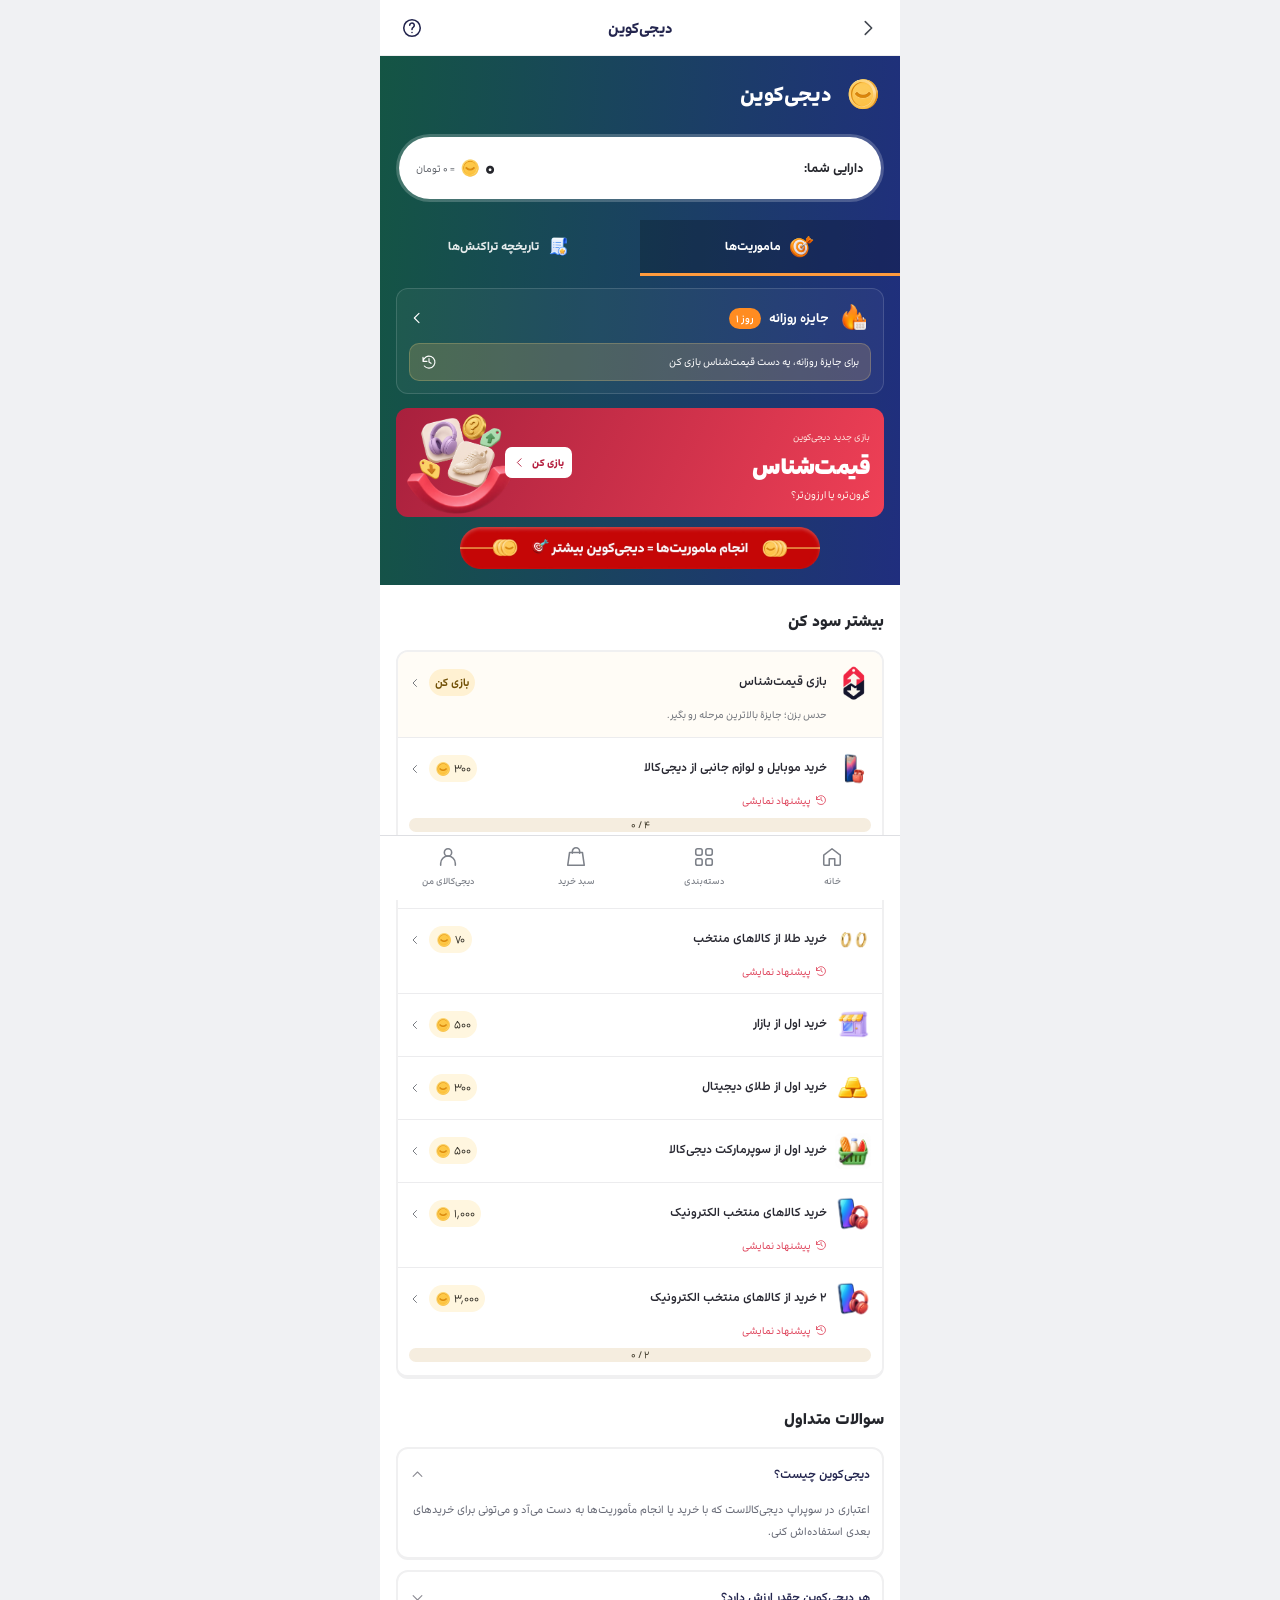
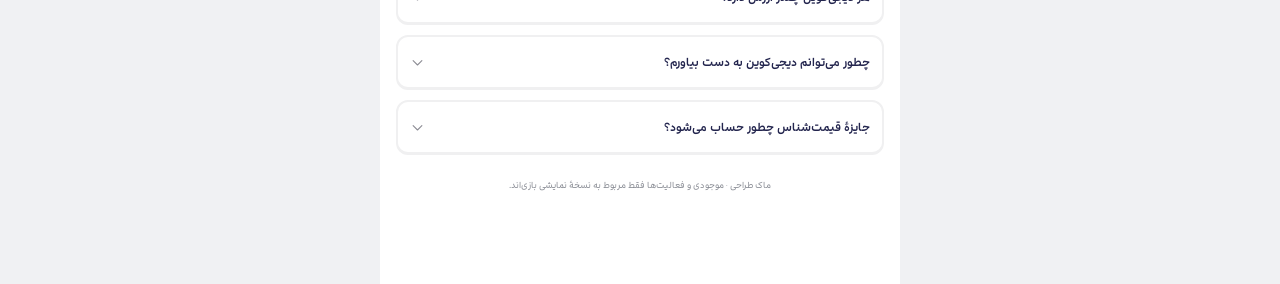
==== commit 2dfe5872: "Add files via upload" ====
--- a/digicoin/index.html
+++ b/digicoin/index.html
@@ -10,10 +10,10 @@
   <link rel="icon" href="../assets/digicoin.svg">
   <link rel="preload" href="../fonts/digikala-wght.woff2" as="font" type="font/woff2" crossorigin>
   <link rel="stylesheet" href="../styles/fonts.css">
-  <link rel="stylesheet" href="../styles/digicoin-mock.css?v=reference1">
+  <link rel="stylesheet" href="../styles/digicoin-mock.css?v=mobile-banner2">
 </head>
 <body data-mock-page="coins">
   <div id="mock-app"></div>
-  <script type="module" src="../src/digicoin-mock.js?v=reference1"></script>
+  <script type="module" src="../src/digicoin-mock.js?v=mobile-banner2"></script>
 </body>
 </html>
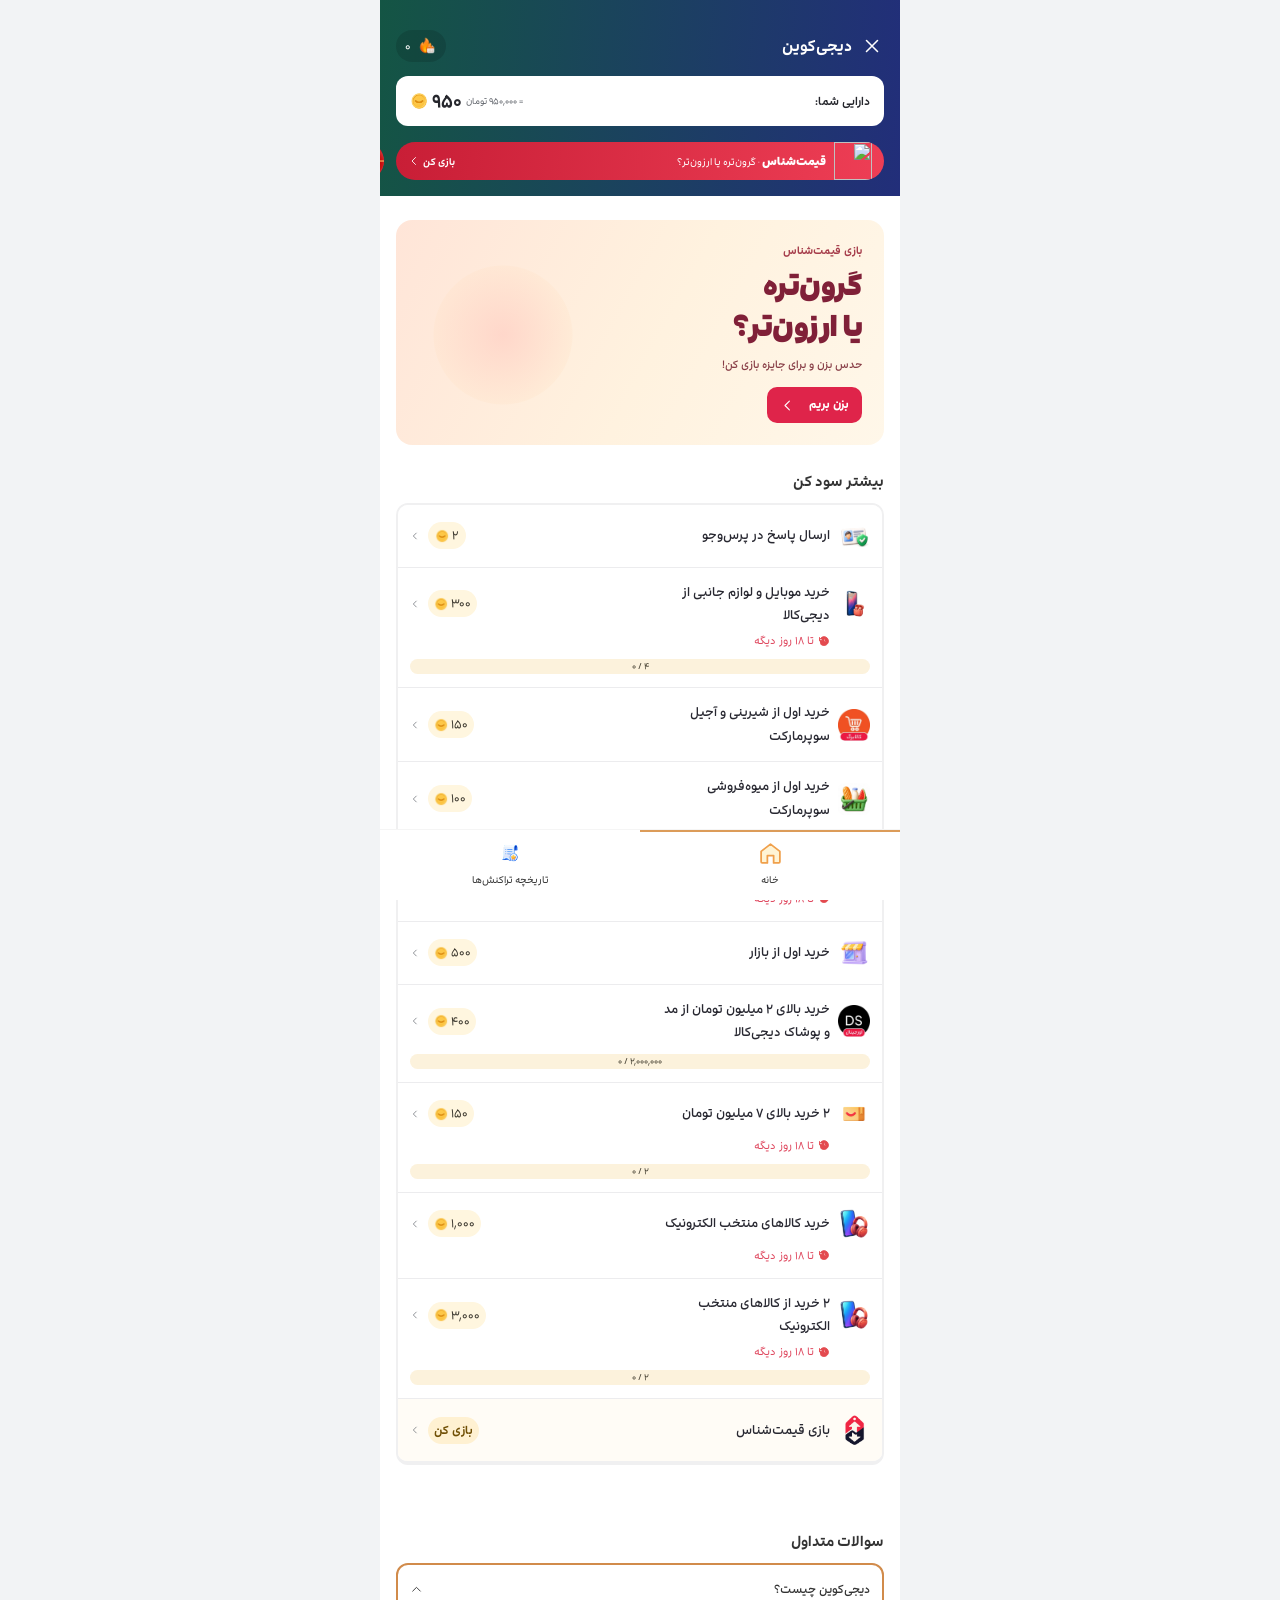
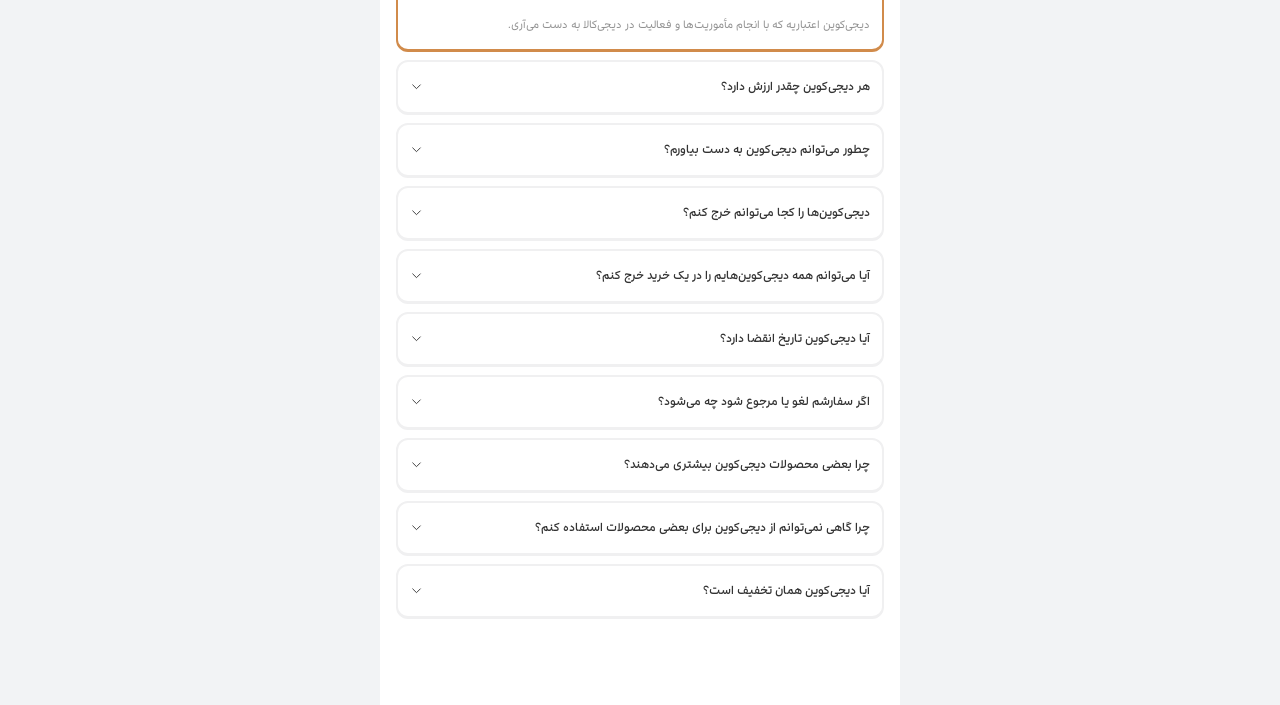
==== commit 999b6dfa: "Add files via upload" ====
--- a/digicoin/index.html
+++ b/digicoin/index.html
@@ -5,15 +5,15 @@
   <meta name="viewport" content="width=device-width, initial-scale=1, viewport-fit=cover">
   <meta name="theme-color" content="#ffffff">
   <meta name="robots" content="noindex">
-  <meta name="description" content="پیش‌نمایش هاب دیجی‌کوین و مسیر ورود به بازی قیمت‌شناس">
-  <title>دیجی‌کوین | پیش‌نمایش ورود به قیمت‌شناس</title>
+  <meta name="description" content="دیجی‌کوین، مأموریت‌ها و بازی قیمت‌شناس">
+  <title>دیجی‌کوین | بازی قیمت‌شناس</title>
   <link rel="icon" href="../assets/digicoin.svg">
   <link rel="preload" href="../fonts/digikala-wght.woff2" as="font" type="font/woff2" crossorigin>
   <link rel="stylesheet" href="../styles/fonts.css">
-  <link rel="stylesheet" href="../styles/digicoin-mock.css?v=mobile-banner2">
+  <link rel="stylesheet" href="../styles/digicoin-mock.css?v=influencer-digital1">
 </head>
 <body data-mock-page="coins">
   <div id="mock-app"></div>
-  <script type="module" src="../src/digicoin-mock.js?v=mobile-banner2"></script>
+  <script type="module" src="../src/digicoin-mock.js?v=influencer-digital1"></script>
 </body>
 </html>
--- a/styles/digicoin-mock.css
+++ b/styles/digicoin-mock.css
@@ -5,3 +5,45 @@
 @media(prefers-reduced-motion:reduce){*,*:before,*:after{animation:none!important;transition:none!important;scroll-behavior:auto!important}}
 
 .dc-product-carousel{scrollbar-width:none}.dc-product-carousel::-webkit-scrollbar{display:none}
+/* Mobile screenshot reference: app content only; phone chrome is not reproduced. */
+:root{color:#333;background:#f2f3f5}.dc-shell{max-width:520px}.dc-mobile-title{display:flex;align-items:center;height:60px;gap:8px}.dc-mobile-title h1{font-size:16px;font-weight:700;margin:0}.dc-mobile-title>.dc-icon-button{width:24px;height:36px}.dc-mobile-title .m-icon{width:22px;height:22px}.dc-streak-pill{display:flex;align-items:center;gap:6px;background:#0002;border-radius:24px;padding:4px 9px;margin-right:auto;color:#fff;font-size:12px;min-height:32px}.dc-streak-pill img{width:20px;height:24px;object-fit:contain}.dc-hero{padding:0 16px 16px;background:linear-gradient(95deg,#145544,#222e7a)}.dc-balance{height:50px;min-height:50px;border:0;border-radius:12px;padding:10px 14px;gap:8px}.dc-balance>strong{font-size:12px;font-weight:600}.dc-balance>div{direction:ltr;flex-wrap:nowrap;gap:4px}.dc-balance-value{font-size:19px;font-weight:700}.dc-equivalent{font-size:9px;direction:rtl}.dc-balance .dc-flat-coin{width:18px;height:18px}.dc-banner-carousel{display:flex;gap:12px;overflow-x:auto;scroll-snap-type:x mandatory;scrollbar-width:none;margin:16px -16px 0;padding:0 16px}.dc-banner-carousel::-webkit-scrollbar{display:none}.dc-compact-game,.dc-compact-source{flex:0 0 100%;height:38px;scroll-snap-align:center;border-radius:24px;overflow:hidden}.dc-compact-game{display:flex;align-items:center;gap:8px;padding:0 12px;background:linear-gradient(95deg,#c81e36,#ee3e55);font-size:10px;color:#fff}.dc-compact-game>img{width:38px;height:38px;object-fit:contain}.dc-compact-game>span{flex:1;white-space:nowrap}.dc-compact-game strong{font-weight:850;font-size:12px}.dc-compact-game>b{display:flex;gap:3px;align-items:center;white-space:nowrap;font-size:10px}.dc-compact-game .m-icon{width:12px;height:12px}.dc-compact-source{padding:0;background:#e12431}.dc-compact-source img{width:100%;height:100%;object-fit:fill}.dc-content{padding:24px 16px 0}.dc-section-title{font-size:15px;line-height:1.7;margin:0 0 8px;font-weight:700;color:#333}.dc-mission{padding:13px 12px}.dc-mission-main{gap:8px;min-height:36px}.dc-mission-main>strong{font-size:12px;font-weight:500;line-height:1.85}.dc-mission-icon{width:32px;height:32px}.dc-mission-main>.m-icon{width:10px;height:10px}.dc-reward{font-size:11px;padding:3px 6px;gap:3px;min-width:38px}.dc-reward .dc-flat-coin{width:14px;height:14px}.dc-mission-expiry{padding-right:40px;font-size:10px;margin-top:4px}.dc-progress{margin-top:9px;height:15px;line-height:15px;background:#fcf2dc;font-size:9px}.dc-faq{margin-top:64px}.dc-faq details{margin-bottom:8px}.dc-faq details[open]{border-color:#d18b4b}.dc-faq summary{font-size:12px;font-weight:500;min-height:50px;padding:12px}.dc-faq summary>.m-icon{width:13px;height:13px;color:#333}.dc-faq p{font-size:11px;line-height:1.8;color:#929292;padding-bottom:14px}.dc-hub-nav{position:fixed;bottom:0;left:50%;transform:translateX(-50%);width:min(100%,520px);z-index:6;background:#fff;display:grid;grid-template-columns:1fr 1fr;padding-bottom:max(8px,env(safe-area-inset-bottom,0px));min-height:66px;border-top:1px solid #f5f5f5}.dc-hub-nav button{border-top:2px solid transparent;display:flex;align-items:center;flex-direction:column;justify-content:center;gap:5px;padding:9px 4px 4px;font-size:10px;color:#333}.dc-hub-nav [aria-selected=true]{border-top-color:#dc9c59}.dc-hub-nav img,.dc-hub-nav .m-icon{width:25px;height:25px;object-fit:contain}.dc-hub-nav [aria-selected=true] .m-icon{color:#f0a04b;fill:#fff4d5}.dc-store{background:#f2f3f5;padding-bottom:100px}.dc-store-head{position:static;padding:0;border:0;background:transparent;z-index:auto}.dc-app-switcher{display:flex;gap:8px;padding:0 16px 0 0;overflow-x:auto;scrollbar-width:none;height:82px;align-items:flex-start}.dc-app-switcher::-webkit-scrollbar{display:none}.dc-app-tile{display:flex;flex:0 0 74px;height:74px;align-items:center;justify-content:center;flex-direction:column;gap:4px;border:1px solid #dddfe2;border-radius:9px;background:#fff;padding:6px 4px;position:relative;color:#62666d;font-size:10px;white-space:nowrap}.dc-app-tile>img{height:42px;width:48px;object-fit:contain}.dc-app-all{flex-basis:49px}.dc-app-all>.m-icon{width:22px;height:22px}.dc-app-selected{background:#e9003e;color:white;border-color:#e9003e}.dc-app-selected>img{width:60px;max-width:none;height:43px;object-fit:cover}.dc-app-ribbon{background:#ef4056;color:#fff;border-radius:5px;width:100%;line-height:16px}.dc-search-row{display:flex;gap:12px;padding:8px 16px 0}.dc-search{display:flex;align-items:center;gap:6px;flex:1;min-width:0;height:45px;background:#fff;border:1px solid #dddfe2;border-radius:30px;font-size:13px;color:#929292;padding:0 14px}.dc-search>.m-icon{width:20px;height:20px;opacity:.55}.dc-search>span{white-space:nowrap}.dc-search-logo{width:66px;height:25px;object-fit:contain}.dc-search .dc-camera{margin-right:auto;filter:invert(39%) sepia(83%) saturate(602%) hue-rotate(205deg);opacity:1}.dc-bell{width:45px;height:45px;border:1px solid #dddfe2;border-radius:50%;display:grid;place-items:center;background:#fff;flex:none}.dc-bell>.m-icon{width:24px;height:24px;opacity:.8}.dc-filter-row{display:flex;gap:8px;padding:6px 16px 0;height:49px;align-items:center;overflow:hidden}.dc-address{display:flex;align-items:center;justify-content:flex-start;gap:6px;flex:none;width:auto;min-height:34px;font-size:11px;color:#444;max-width:162px;padding:0}.dc-address>span{overflow:hidden;text-overflow:ellipsis;white-space:nowrap}.dc-address>.m-icon{width:17px;height:17px}.dc-address>.m-icon:last-child{width:13px;height:13px}.dc-filters{display:flex;align-self:stretch;gap:16px;overflow-x:auto;scrollbar-width:none;flex:1}.dc-filters::-webkit-scrollbar{display:none}.dc-filters>button{position:relative;white-space:nowrap;padding:0 4px;font-size:12px;color:#666;flex:none}.dc-filters>[aria-current]{color:#222}.dc-filters>[aria-current]:after{content:'';position:absolute;bottom:2px;left:0;right:0;height:2px;background:#222;border-radius:4px}.dc-home-campaign{margin:8px 16px 14px;width:calc(100% - 32px);aspect-ratio:2.26;border-radius:9px;background:#001a42}.dc-home-campaign>img{position:absolute;width:165%;max-width:none;height:100%;left:-55%;object-fit:fill}.dc-store-main>.dc-services{display:grid;grid-template-columns:repeat(5,1fr);gap:12px 6px;background:#fff;border:1px solid #dedfe2;border-bottom:0;border-radius:22px 22px 0 0;padding:20px 8px 22px;min-height:132px}.dc-service{color:#222;gap:8px}.dc-service>img,.dc-more-icon{width:53px;height:53px}.dc-service>span:not(.dc-more-icon){font-size:10px;line-height:1.8;min-height:30px;max-width:70px}.dc-amazing{padding:16px 16px 14px}.dc-amazing-head{gap:7px;margin-bottom:18px;height:23px}.dc-amazing-symbol{width:23px}.dc-amazing-wordmark{width:93px;height:24px}.dc-amazing-head time{font-size:11px;white-space:nowrap}.dc-amazing-head>button{font-size:10px;white-space:nowrap;margin-right:auto}.dc-product-carousel{gap:2px;margin-left:-16px}.dc-product{flex:0 0 133px;border-radius:0;padding:12px 10px;min-height:221px}.dc-product:first-child{border-radius:8px 0 0 8px}.dc-product>img{height:115px;width:100%;border-radius:7px;object-fit:contain}.dc-product h3{font-size:11px;line-height:1.9;height:42px;margin:10px 0 8px}.dc-product>div{justify-content:flex-start;gap:8px}.dc-product del{font-size:10px;margin:0;padding:0}.dc-product>strong{display:block;text-align:left;font-size:12px;margin-top:7px}.dc-product small{font-size:8px}.dc-discount{font-size:10px;padding:2px 6px}.dc-store-bottom{position:fixed;z-index:6;bottom:max(8px,env(safe-area-inset-bottom,0px));left:50%;transform:translateX(-50%);width:min(100%,520px);height:60px;pointer-events:none}.dc-nav{position:absolute;bottom:0;left:86px;right:9px;width:auto;transform:none;display:flex;justify-content:space-around;align-items:center;height:58px;min-height:0;padding:4px 6px;border:0;border-radius:34px;box-shadow:0 4px 12px #0002;pointer-events:auto;direction:rtl}.dc-nav a,.dc-nav button{width:42px;height:44px;min-height:44px;border-radius:50%;position:relative;gap:0;flex:none}.dc-nav a:first-child{background:#f5f5f5;color:#111;width:46px;height:46px}.dc-nav .m-icon{width:23px;height:23px;opacity:.5}.dc-nav a:first-child .m-icon{opacity:1;fill:#141414;color:#141414}.dc-profile i{position:absolute;bottom:4px;left:2px;background:#a83ca8;color:white;border-radius:4px;font-size:11px;line-height:12px;width:12px;height:12px;font-style:normal}.dc-chat i{position:absolute;top:7px;right:8px;border-radius:50%;width:7px;height:7px;background:#e9003f}.dc-support{position:absolute;left:16px;bottom:0;width:58px;height:58px;background:linear-gradient(130deg,#8059f6,#327bf9);border-radius:50%;display:grid;place-items:center;box-shadow:0 4px 12px #0002;pointer-events:auto}.dc-support .m-icon{width:28px;height:28px;filter:invert(1)}.dc-home-game .dc-game-banner{min-height:106px}.dc-home-game .dc-banner-cta{margin-left:90px}.dc-home-game .dc-banner-art{width:112px;height:112px}.dc-services-dialog{grid-template-columns:repeat(3,1fr);gap:20px 12px}.dc-services-dialog .dc-service>img{width:46px;height:46px}.dc-services-dialog .dc-service>span{font-size:10px}
+@media(max-width:370px){.dc-app-tile{flex-basis:70px}.dc-app-all{flex-basis:47px}.dc-search-row{gap:10px}.dc-search{padding:0 11px;font-size:12px;gap:5px}.dc-search-logo{width:60px}.dc-address{max-width:150px;font-size:10px}.dc-filters{gap:12px}.dc-filters>button{font-size:11px}.dc-amazing-head{gap:5px}.dc-amazing-head time{font-size:10px}.dc-amazing-wordmark{width:86px}.dc-amazing-head>button{font-size:9px}.dc-service>img{width:48px;height:48px}.dc-service>span:not(.dc-more-icon){font-size:9px}.dc-mission-main>strong{font-size:11px}.dc-mission-main{gap:6px}}
+html{scrollbar-width:none}html::-webkit-scrollbar{display:none}.dc-mission-main>strong{max-width:190px}.dc-mission-main>.dc-reward{margin-right:auto}.dc-faq details[open]{border-bottom-width:3px}
+
+.dc-home-campaign>img{width:100%;height:100%;left:0;object-fit:cover}
+.dc-filter-row{height:39px}.dc-store-main>.dc-services{min-height:126px;padding-bottom:16px}.dc-app-selected>img{width:100px;height:43px;object-fit:cover}.dc-mission-main>strong{font-size:13px;line-height:1.8;max-width:170px}.dc-reward{font-size:12px}.dc-mission-expiry>.m-icon{fill:#e34a4f;color:#e34a4f}.dc-mission-expiry{font-size:11px}
+@media(max-width:370px){.dc-mission-main>strong{font-size:12px;max-width:165px}}
+
+.dc-mission-icon[src$="service-digikala-bag.webp"]{transform:scale(1.6)}
+.dc-app-tile{min-width:0;overflow:hidden}
+
+/* Large game entry above the mission list; compact header entry is retained. */
+.dc-featured-game{display:flex;align-items:center;position:relative;isolation:isolate;overflow:hidden;min-height:196px;width:100%;padding:19px 18px;border-radius:16px;margin:0 0 24px;background:linear-gradient(118deg,#ffe5d8 0%,#fff2df 54%,#fff7e9 100%);color:#691d31;text-align:right}
+.dc-featured-copy{position:relative;z-index:2;flex:0 0 57%;min-width:0}
+.dc-featured-eyebrow{display:block;color:#a63d4b;font-size:11px;line-height:1.6;font-weight:700;margin-bottom:5px}
+.dc-featured-copy h2{font-size:27px;line-height:1.35;font-weight:950;margin:0 0 7px;letter-spacing:-.5px;color:#802038}
+.dc-featured-copy p{font-size:10px;line-height:1.8;font-weight:500;margin:0 0 12px;color:#873c45;white-space:nowrap}
+.dc-featured-cta{display:inline-flex;gap:14px;align-items:center;justify-content:center;min-height:36px;padding:7px 13px;border-radius:10px;color:#fff;background:#df244a;font-size:12px;line-height:1.5;font-weight:750}
+.dc-featured-cta .m-icon{width:15px;height:15px}
+.dc-featured-visual{position:absolute;z-index:1;left:-3px;top:18px;bottom:12px;width:47%;display:grid;place-items:center}
+.dc-featured-visual:before{content:'';position:absolute;z-index:-1;width:150px;height:150px;max-width:100%;border-radius:50%;background:radial-gradient(circle,#ffc5bb88,#ffddbd33 65%,transparent 66%)}
+.dc-featured-visual img{width:100%;max-height:100%;object-fit:contain}
+.dc-featured-game:active .dc-featured-cta{background:#c51f42}
+@media(min-width:430px){.dc-featured-game{min-height:212px;padding:22px}.dc-featured-copy h2{font-size:31px}.dc-featured-copy p{font-size:11px}.dc-featured-visual{left:2px;width:46%;top:14px;bottom:10px}}
+@media(max-width:370px){.dc-featured-game{padding:17px 15px;min-height:188px}.dc-featured-copy h2{font-size:25px}.dc-featured-copy p{font-size:9px}.dc-featured-visual{width:46%;left:-2px}}
+.dc-featured-visual{width:44%}
+@media(min-width:430px){.dc-featured-visual{width:43%}}
+/* Comfortable top inset and the primary DigiCoin entry directly below the pet campaign. */
+.dc-store{padding-top:calc(16px + env(safe-area-inset-top,0px))}
+.dc-hero{padding-top:calc(16px + env(safe-area-inset-top,0px))}
+.dc-store-coin-banner{position:relative;isolation:isolate;display:flex;align-items:center;overflow:hidden;min-height:222px;margin:0 16px 18px;padding:20px 18px;background:linear-gradient(120deg,#ffe2a9,#fff0c7 53%,#fff7df);border:1px solid #f2dfb2;border-radius:18px;color:#164d43}
+.dc-store-coin-copy{position:relative;z-index:2;flex:0 0 57%;min-width:0}
+.dc-store-coin-brand{display:flex;align-items:center;gap:5px;font-size:12px;font-weight:800;color:#746020;margin-bottom:8px}
+.dc-store-coin-brand .dc-coin{width:22px;height:22px}
+.dc-store-coin-copy h2{font-size:27px;font-weight:950;line-height:1.35;letter-spacing:-.5px;margin:0 0 9px;color:#164d43}
+.dc-store-coin-copy p{font-size:10px;line-height:1.8;color:#4c6650;margin:0 0 13px;max-width:19ch}
+.dc-store-coin-cta{display:inline-flex;align-items:center;justify-content:center;gap:10px;min-height:38px;padding:8px 12px;background:#e6224c;color:#fff;border-radius:10px;font-size:12px;font-weight:750;white-space:nowrap}
+.dc-store-coin-cta .m-icon{width:14px;height:14px}
+.dc-store-coin-art{position:absolute;left:-3px;top:30px;bottom:18px;height:calc(100% - 48px);width:44%;object-fit:contain;z-index:1}
+.dc-store-coin-banner:active .dc-store-coin-cta{background:#c82143}
+@media(max-width:370px){.dc-store-coin-banner{padding:18px 15px;min-height:212px}.dc-store-coin-copy h2{font-size:25px}.dc-store-coin-copy p{font-size:9px}.dc-store-coin-cta{font-size:11px;gap:8px}}
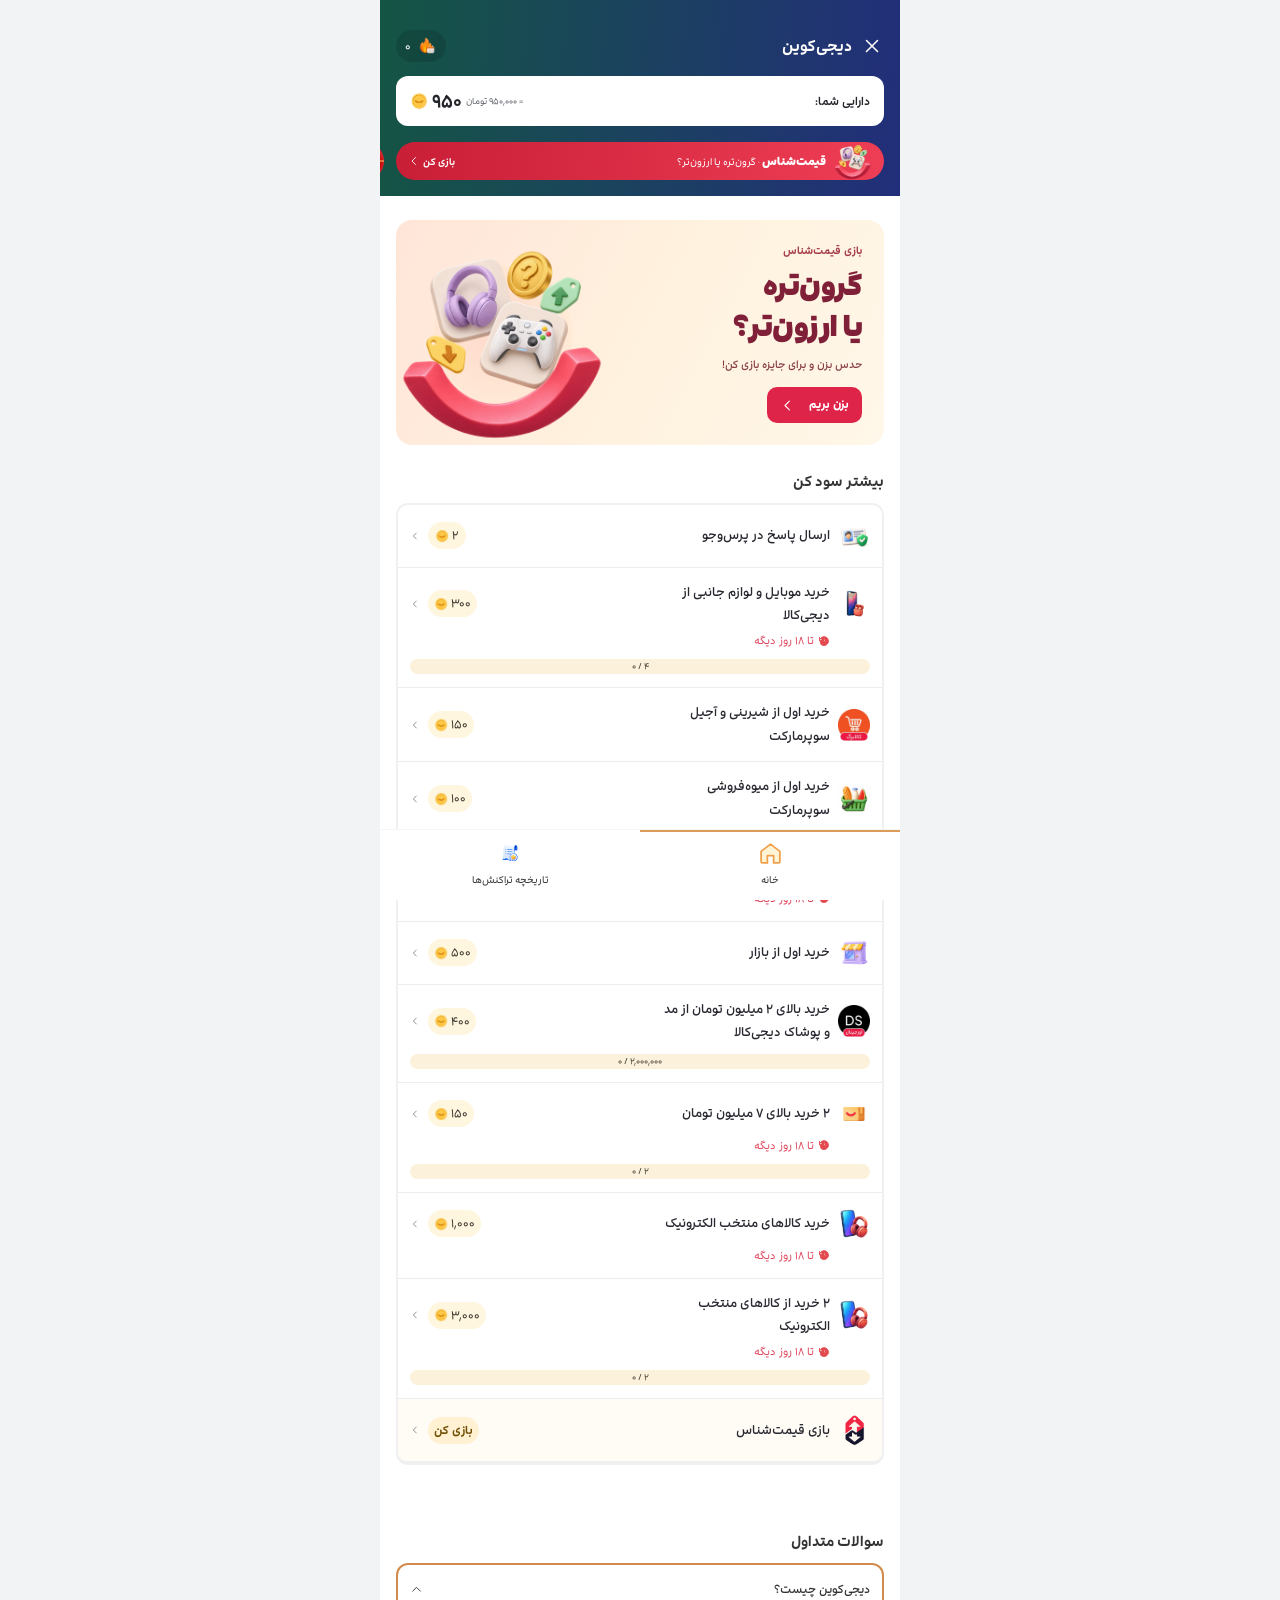
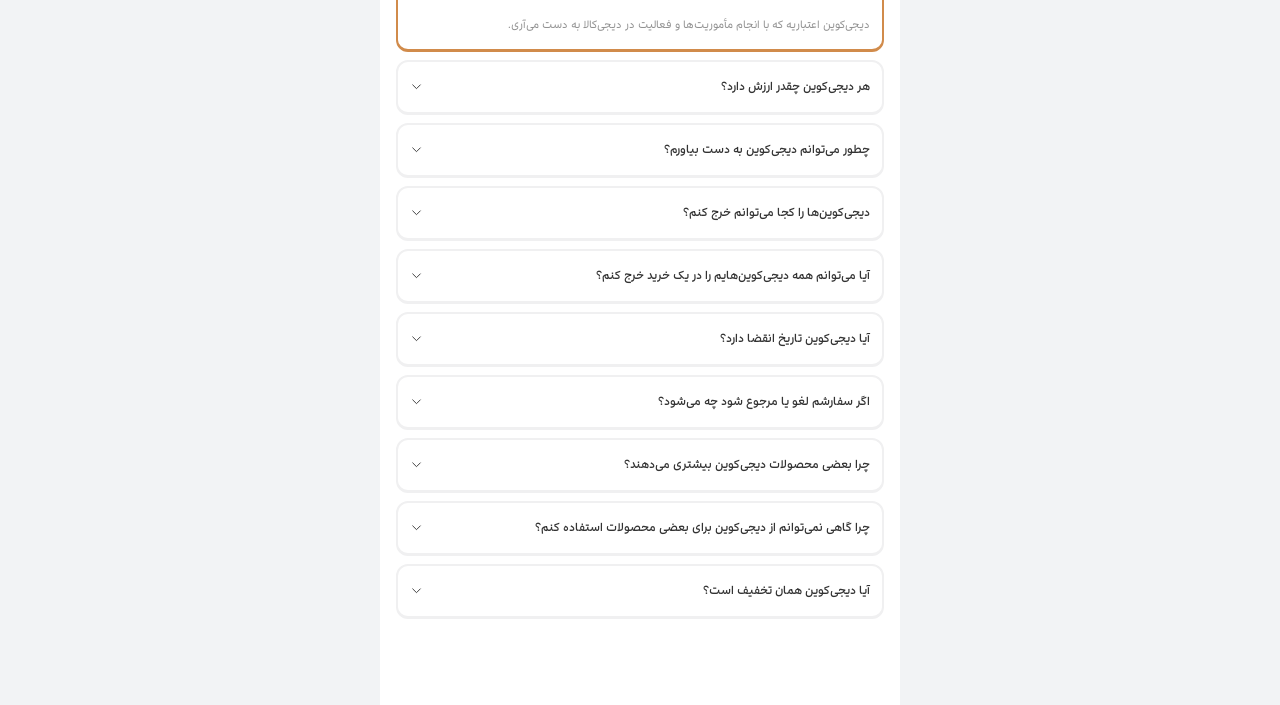
==== commit cb54e8c6: "Add files via upload" ====
--- a/digicoin/index.html
+++ b/digicoin/index.html
@@ -10,10 +10,10 @@
   <link rel="icon" href="../assets/digicoin.svg">
   <link rel="preload" href="../fonts/digikala-wght.woff2" as="font" type="font/woff2" crossorigin>
   <link rel="stylesheet" href="../styles/fonts.css">
-  <link rel="stylesheet" href="../styles/digicoin-mock.css?v=influencer-digital1">
+  <link rel="stylesheet" href="../styles/digicoin-mock.css?v=20261104-boot-fix-31">
 </head>
 <body data-mock-page="coins">
   <div id="mock-app"></div>
-  <script type="module" src="../src/digicoin-mock.js?v=influencer-digital1"></script>
+  <script type="module" src="../src/digicoin-mock.js?v=20261104-boot-fix-31"></script>
 </body>
 </html>
